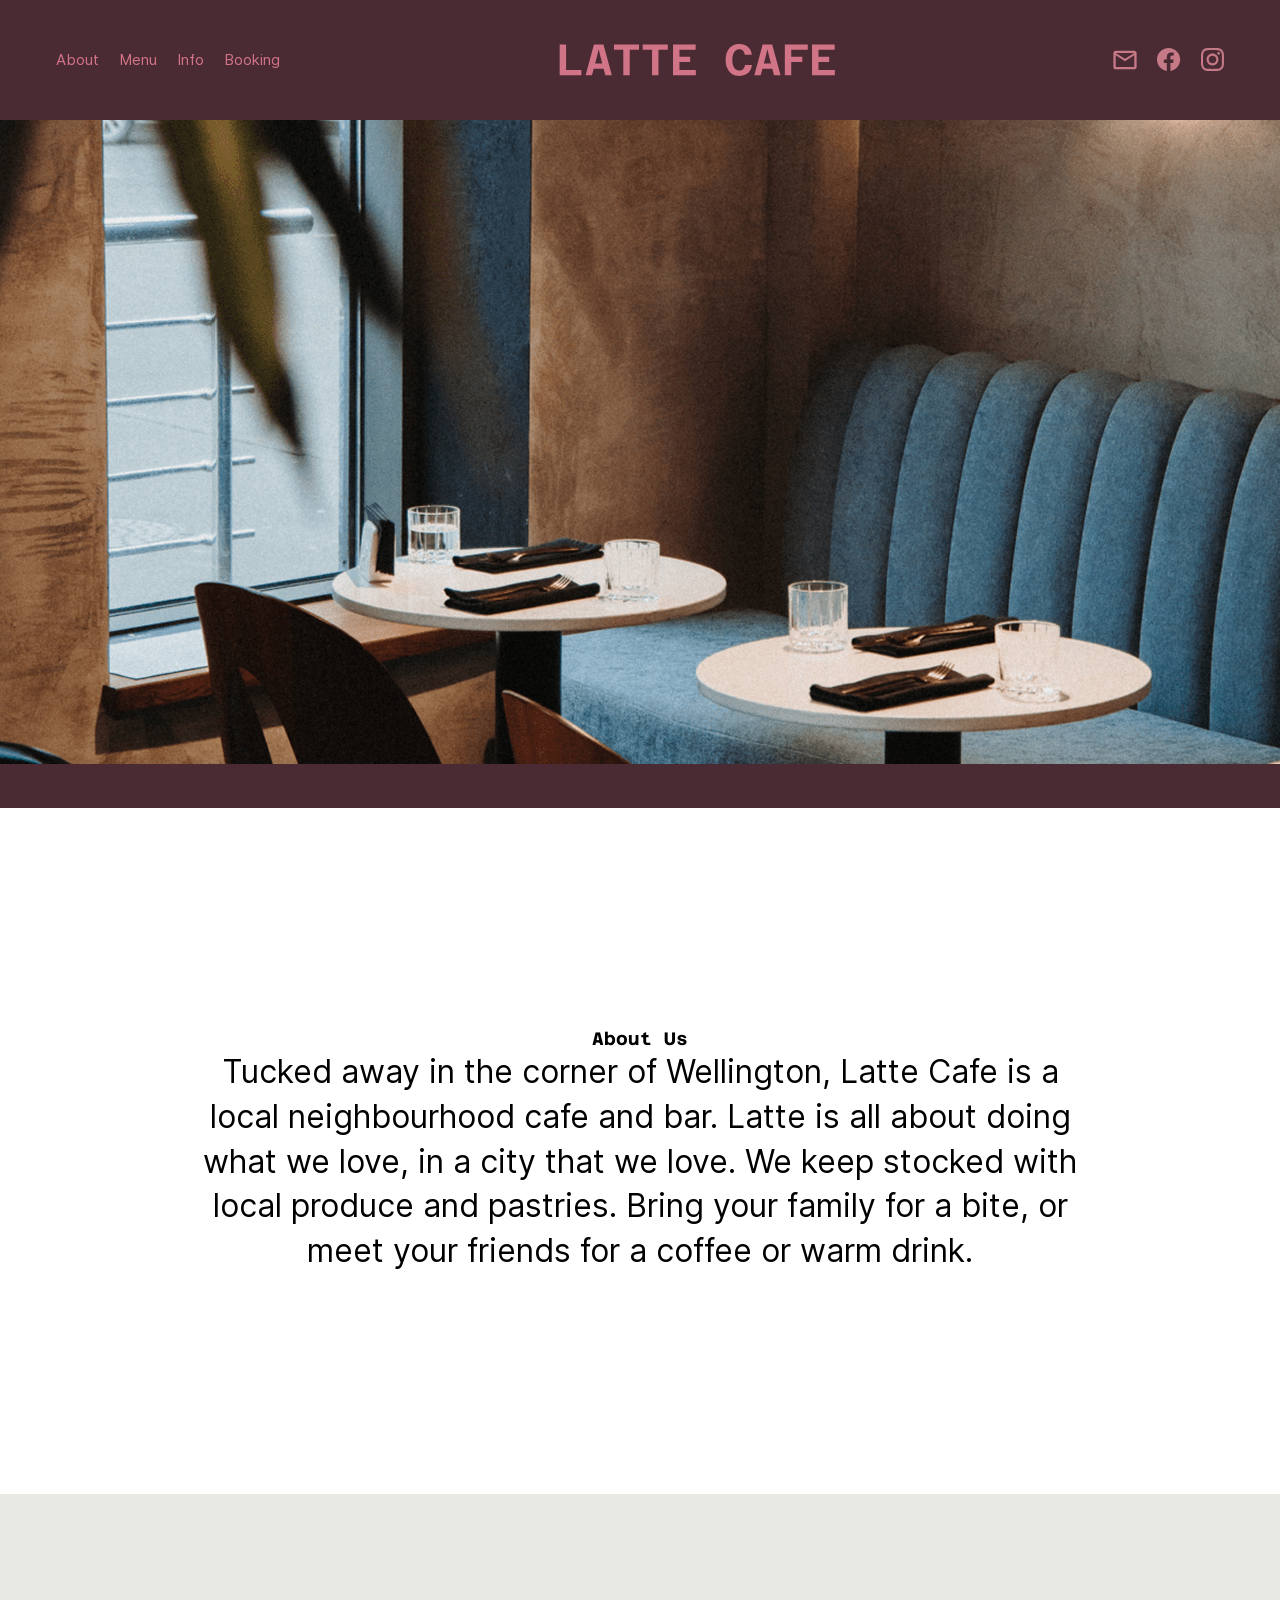
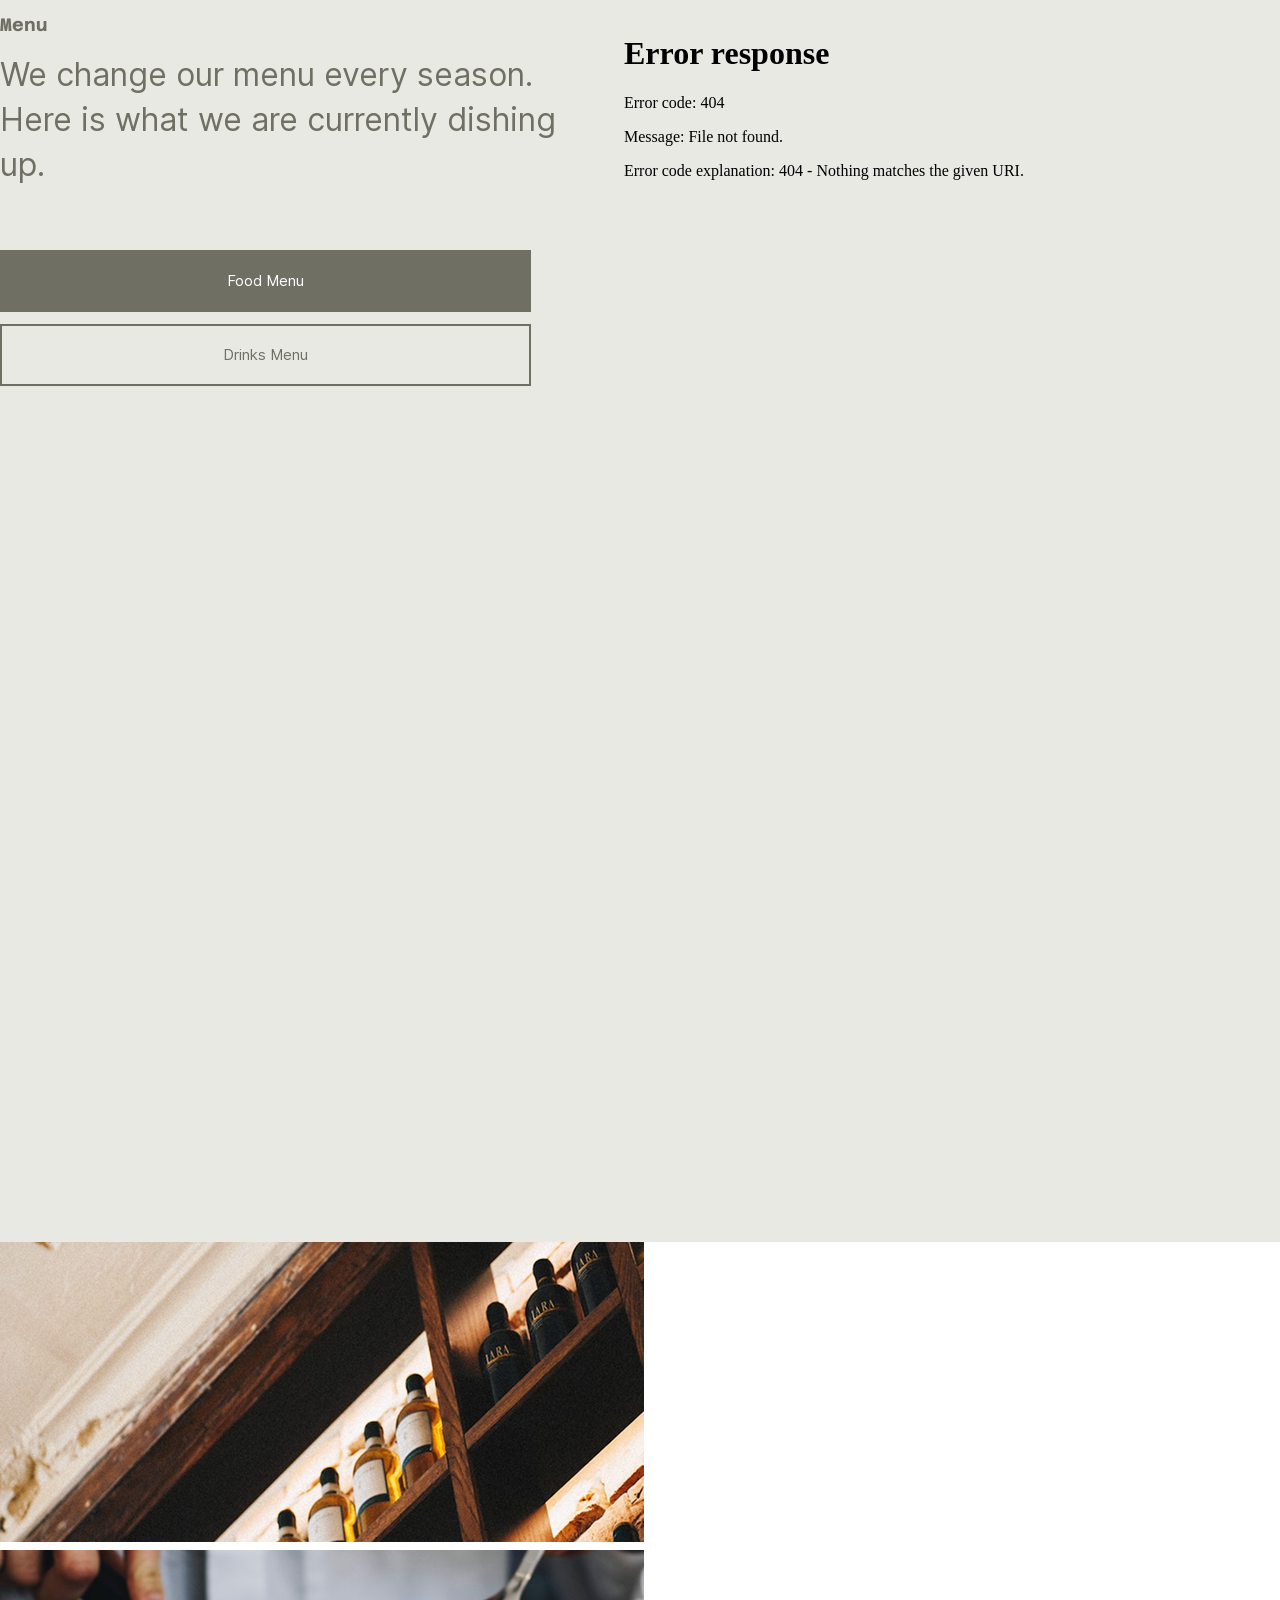
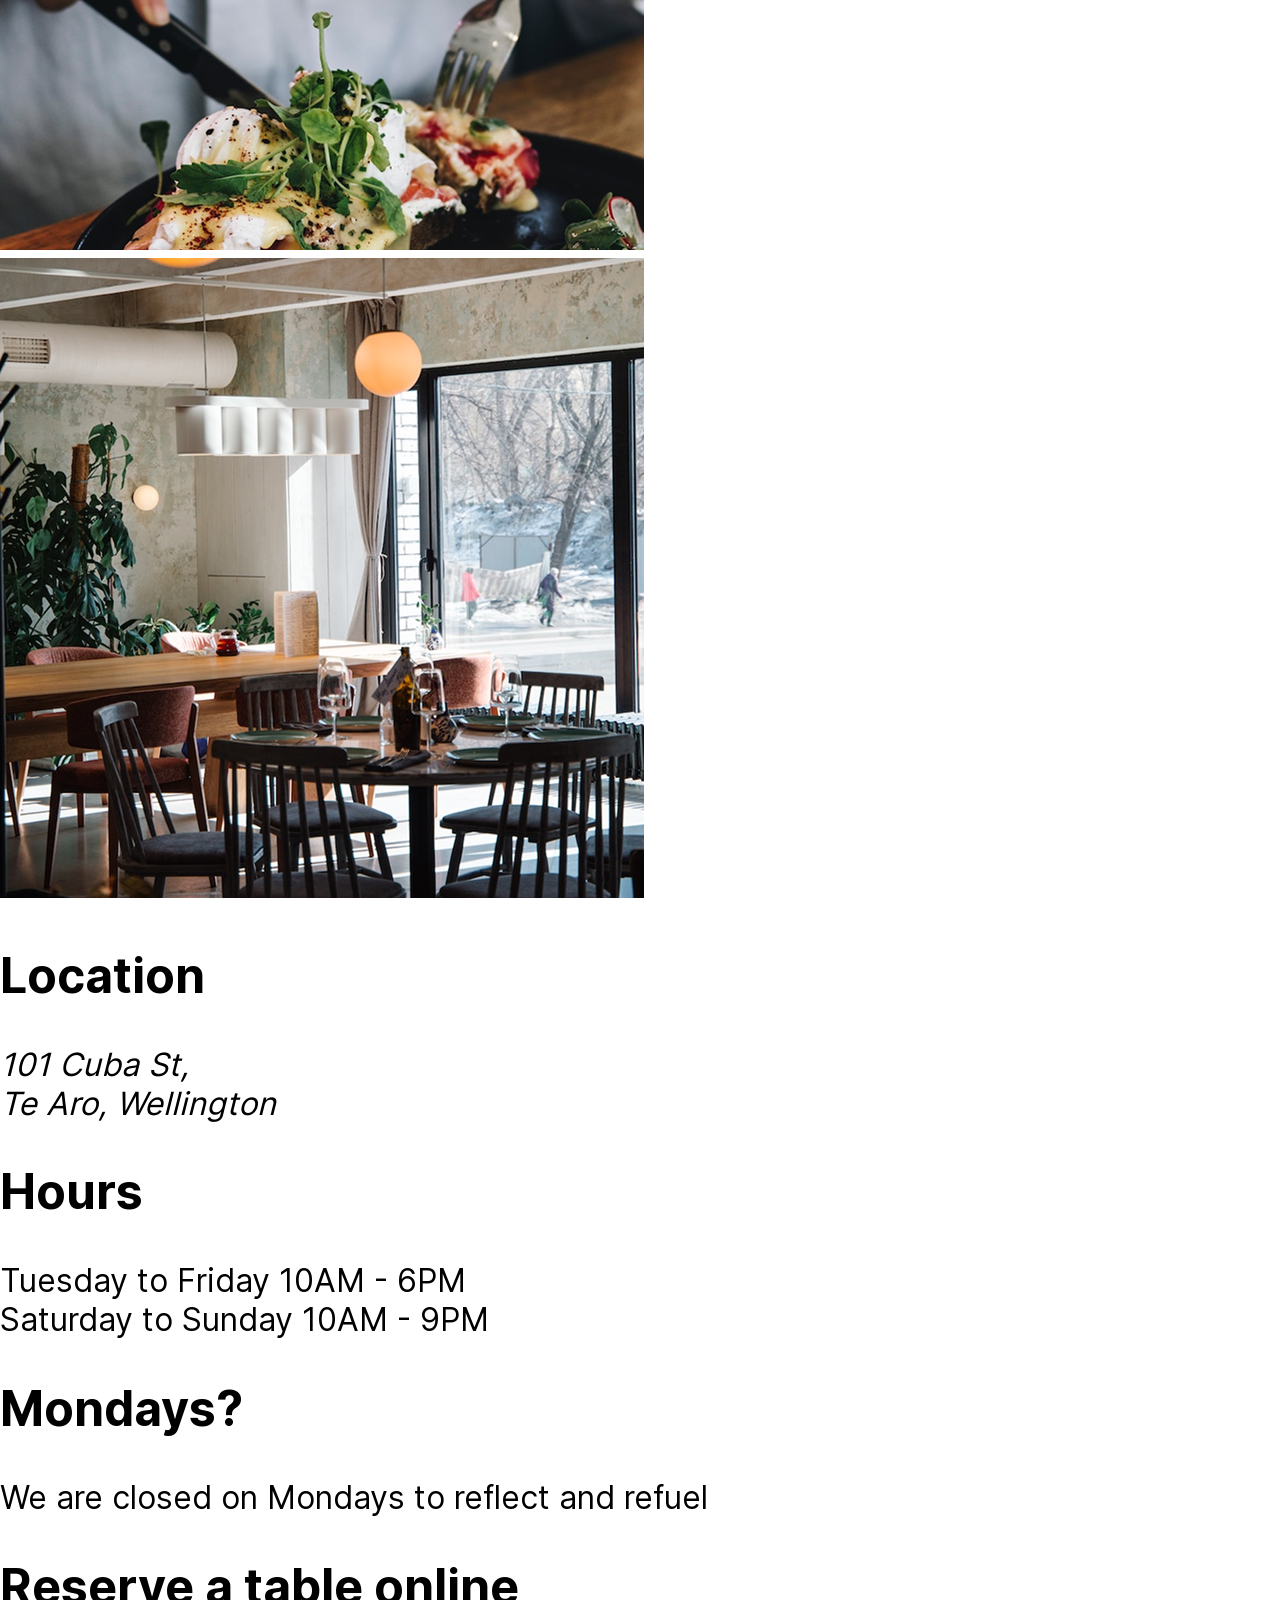
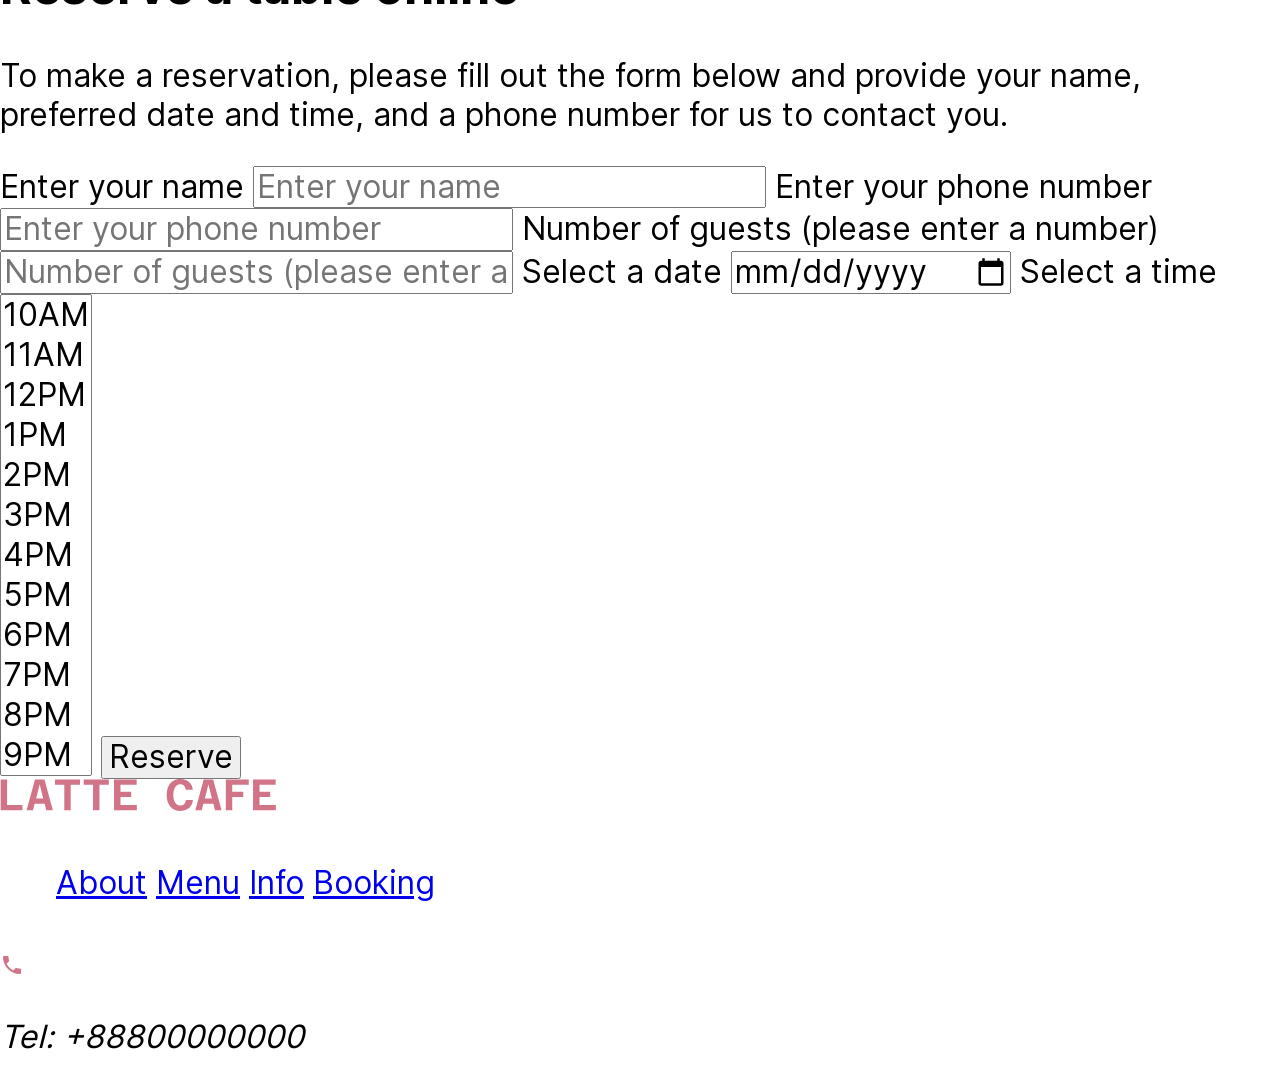
==== index.html @ 3d21a3a2 "Finished food and drinks pages and applied styles. Added pages as iframe" ====
<!DOCTYPE html>
<html lang="en">
<head>
    <meta charset="UTF-8">
    <meta name="viewport" content="width=device-width, initial-scale=1.0">
    <title>Latte Cafe</title>
    <link href="/style.css" rel="stylesheet">
</head>
<body>
    <div class="wrapper">
        <header class="header">
            <div class="navbar">
                <nav class="nav">
                    <ul class="nav__list">
                        <li class="nav__item">
                            <a class="nav__link" href="#">About</a>
                        </li>
                        <li class="nav__item">
                            <a class="nav__link" href="#">Menu</a>
                        </li>
                        <li class="nav__item">
                            <a class="nav__link" href="#">Info</a>
                        </li>
                        <li class="nav__item">
                            <a class="nav__link" href="#">Booking</a>
                        </li>
                    </ul>  
                </nav>
                <div class="header__logo">
                    <svg class="logo__svg" width="276" height="32" viewBox="0 0 276 32">
                        <use href="/assets/icons/sprite.svg#logo"></use>
                    </svg>
                </div>
                <div class="social-links">
                    <ul class="social-links__list">
                        <li class="social-links__item">
                            <a class="social-links__link" href="#">
                                <svg class="social-links__svg" width="24" height="24" viewBox="0 0 24 24">
                                    <use href="/assets/icons/sprite.svg#email"></use>
                                </svg>
                            </a>
                        </li>
                        <li class="social-links__item">
                            <a class="social-links__link" href="#">
                                <svg class="social-links__svg" width="24" height="24" viewBox="0 0 24 24">
                                    <use href="/assets/icons/sprite.svg#facebook"></use>
                                </svg>
                            </a>
                        </li>
                        <li class="social-links__item">
                            <a class="social-links__link" href="#">
                                <svg class="social-links__svg" width="23" height="23" viewBox="0 0 23 23">
                                    <use href="/assets/icons/sprite.svg#instagram"></use>
                                </svg>
                            </a>
                        </li>
                    </ul>
                </div>
            </div>
            <div class="header__img">
                <img src="/assets/img/interior.png" alt="Interior of our cafe &quot;Latte Cafe&quot;">
            </div>
        </header>

        <main>
            <section class="about-us">
                <div class="about-us__wrapper">
                    <h2 class="about-us__title">About Us</h2>
                    <p class="about-us__desc">Tucked away in the corner of Wellington, Latte Cafe is a local neighbourhood cafe and bar. Latte is all about doing what we love, in a city that we love. We keep stocked with local produce and pastries. Bring your family for a bite, or meet your friends for a coffee or warm drink.</p>
                </div>
            </section>

            <section class="menu">
                <div class="menu__wrapper">
                    <div class="menu__control">
                        <h2 class="menu__title">Menu</h2>
                        <p class="menu__desc">We change our menu every season. Here is what we are currently dishing up.</p>
                        <button class="menu__btn menu__btn_active">Food Menu</button>
                        <button class="menu__btn">Drinks Menu</button>
                    </div>
                    <div class="menu__frame">
                        <iframe id="actual-menu"
                                title="Current food menu at Latte Cafe"
                                width="664px"
                                height="1100px"
                                frameborder="none"
                                src="/food-menu.html">
                        </iframe>
                    </div>
                </div>  
            </section>    
                    
            <div class="gallery">
                <div class="gallery__col">
                    <img src="/assets/img/wine_bottles.png" alt="The photo shows a collection of wine bottles served in a cafe">
                    <img src="/assets/img/dish.png" alt="The photo shows the most popular dish of the cafe &quot;Pepe alla Chitarra&quot;">
                </div>
                <div class="gallery__col">
                    <img src="/assets/img/cafe_interior.png" alt="Photo of the interior of the cafe &quot;Latte Cafe&quot;">
                </div>
            </div>

            <section class="info">
                <div class="info__item">
                    <h2 class="info__title">Location</h2>
                    <address class="info__desc">
                        <p>101 Cuba St,<br/>Te Aro, Wellington</p> 
                    </address>
                </div>
                <div class="info__item">
                    <h2 class="info__title">Hours</h2>
                    <p class="info__desc">
                        Tuesday to Friday 10AM - 6PM
                        <br/>
                        Saturday to Sunday 10AM - 9PM
                    </p><!--Добавить атрибут datetime и микроданные во всю разметку-->  
                </div>
                <div class="info__item">
                    <h2 class="info__title">Mondays?</h2>
                    <p class="info__desc">We are closed on Mondays to reflect and refuel</p>
                </div>
            </section>

            <form class="booking" action="#" method="post">
                <h2 class="booking__title">Reserve a table online</h2>
                <p class="booking__desc">To make a reservation, please fill out the form below and provide your name, 
                    preferred date and time, and a phone number for us to contact you.</p>
                <label class="form__label" 
                        for="name">Enter your name</label>
                <input class="form__input" 
                        type="text" 
                        name="name" 
                        id="name" 
                        placeholder="Enter your name" 
                        required />
                <label class="form__label" 
                        for="tel">Enter your phone number</label>
                <input class="form__input" 
                        type="tel" 
                        name="tel" 
                        id="tel" 
                        placeholder="Enter your phone number" 
                        required />
                <label class="form__label" 
                        for="guest">Number of guests (please enter a number)</label>
                <input class="form__input" 
                        type="text"
                        name="guest"
                        id="guest" 
                        placeholder="Number of guests (please enter a number)" 
                        required />
                <label class="form__label" 
                        for="date">Select a date</label>
                <input class="form__input" 
                        type="date" 
                        name="date" 
                        id="date"  
                        required />
                <label class="form__label" 
                        for="time">Select a time</label>
                <select class="form__input" 
                        name="time" 
                        id="time"
                        size="12"  
                        required> <!--Может дропдаун?-->
                    <option value="10AM">10AM</option>
                    <option value="11AM">11AM</option>
                    <option value="12PM">12PM</option>
                    <option value="1PM">1PM</option>
                    <option value="2PM">2PM</option>
                    <option value="3PM">3PM</option>
                    <option value="4PM">4PM</option>
                    <option value="5PM">5PM</option>
                    <option value="6PM">6PM</option>
                    <option value="7PM">7PM</option>
                    <option value="8PM">8PM</option>
                    <option value="9PM">9PM</option>
                </select>
                <button class="booking__btn">Reserve</button>
            </form>
        </main>
        
        <footer class="footer">
            <div class="footer__row">
                <svg class="logo__svg" width="276" height="32" viewBox="0 0 276 32">
                    <use href="/assets/icons/sprite.svg#logo"></use>
                </svg>
            </div>
            <div class="navbar">
                <nav class="nav">
                    <a class="nav__item" href="#">About</a>
                    <a class="nav__item" href="#">Menu</a>
                    <a class="nav__item" href="#">Info</a>
                    <a class="nav__item" href="#">Booking</a>
                </nav>
            </div>
            <div class="phone-us">
                <div class="phone-us__icon">
                    <svg class="phone-us__svg" width="24" height="24" viewBox="0 0 24 24">
                        <use href="/assets/icons/sprite.svg#phone"></use>
                    </svg>
                </div>
                <address>
                    <p class="phone-us__content">Tel: +88800000000</p> 
                </address>
            </div>
        </footer>
    </div>  
</body>
</html>
---- style.css ----
@import url("/normalize.css");

@font-face {
    font-family: "Azeret Mono";
    src: url("/assets/fonts/fonts-mix/AzeretMono-Bold.woff2") format("woff2"),
        url("/assets/fonts/fonts-mix/AzeretMono-Bold.woff") format("woff");
    font-weight: bold;
    font-style: normal;
    font-display: swap;
}

@font-face {
    font-family: "Azeret Mono";
    src: url("/assets/fonts/fonts-mix/AzeretMono-Regular.woff2") format("woff2"),
        url("/assets/fonts/fonts-mix/AzeretMono-Regular.woff") format("woff");
    font-weight: normal;
    font-style: normal;
    font-display: swap;
}

@font-face {
    font-family: "Inter";
    src: url("/assets/fonts/fonts-mix/Inter-Bold.woff2") format("woff2"),
        url("/assets/fonts/fonts-mix/Inter-Bold.woff") format("woff");
    font-weight: bold;
    font-style: normal;
    font-display: swap;
}

@font-face {
    font-family: "Inter";
    src: url("/assets/fonts/fonts-mix/Inter-Regular.woff2") format("woff2"),
        url("/assets/fonts/fonts-mix/Inter-Regular.woff") format("woff");
    font-weight: normal;
    font-style: normal;
    font-display: swap;
}

@font-face {
    font-family: "Inter";
    src: url("/assets/fonts/fonts-mix/Inter-Thin.woff2") format("woff2"),
        url("/assets/fonts/fonts-mix/Inter-Thin.woff") format("woff");
    font-weight: 100;
    font-style: normal;
    font-display: swap;
}

html {
    font: 32px "Inter", "Helvetica", sans-serif;
}

.wrapper {
    display: flex;
    flex-direction: column;
    max-width: 1440px;
    margin: 0 auto;
}

main {
    min-height: 100dvh;
    flex: 1;
}

/*Header styles start*/

.header {
    background-color: rgb(74 43 51 / 1);
}

.navbar {
    display: flex;
    justify-content: space-between;
    align-items: center;
    margin: 22.5px 20px;
    padding: 21.5px 36px;
}

.nav__list,
.social-links__list {
    display: flex;
    gap: 20px;
    list-style-type: none;
    padding: 0;
    margin: 0;
}

.nav__link,
.social-links__link {
    display: block;
    height: 24px;
    color: rgb(210 116 135 / 1);
    text-decoration: none;
    font-size: 15px;
    line-height: 1.6;
    border-radius: 5px;
    transition: all 0.3s ease-in-out;
}

.nav__link:hover,
.social-links__link:hover,
.nav__link:focus,
.social-links__link:focus {
    outline: 1px solid rgb(210 116 135 / 1);
    outline-offset: 5px;
}

.nav__link:active,
.social-links__link:active {
    font-weight: 700;
    outline: 3px solid rgb(210 116 135 / 1);
    transform: translate(2px, -2px);
}

.header__logo {
    height: 32px;
}

.header__img {
    max-width: 1328px;
    margin: 0 auto;
    margin-bottom: 36px;
}

/*Header styles end*/

.about-us__wrapper {
    max-width: 900px;
    margin: 220px auto;
}

.about-us__wrapper > * {
    text-align: center;
    margin: 0;
}

.about-us__title,
.menu__title {
    font: 18px "Azeret Mono", "Helvetica", sans-serif;
    font-weight: bold;
    line-height: 22px;
}

.about-us__desc {
    max-width: 900px;
    line-height: 44.8px;
}

.menu {
    display: flex;
    background-color: rgb(233 233 227 / 1);
}

.menu__wrapper {
    display: flex;
    max-width: 1328px;
    margin: 120px auto;
}

.menu__wrapper > * {
    flex: 1 1 664px;
}

.menu__control > * {
    color: rgb(111 111 100 / 1);
    margin: 0;
}

.menu__desc {
    width: 558px;
    line-height: 44.8px;
    margin-top: 17px;
    margin-bottom: 63px;
}

.menu__btn {
    width: 531px;
    background-color: rgb(233 233 227 / 1);
    border: 2px solid rgb(111 111 100 / 1);
    font-size: 15px;
    line-height: 24px;
    margin-bottom: 12px;
    padding: 17px 219px;
}

.menu__btn_active {
    background-color: rgb(111 111 100 / 1);
    color: rgb(255 255 255 / 1);

}

/*Food and drinks menu styles start*/

.menu__content {
    display: flex;
    flex-direction: column;
    background-color: rgb(255 255 255 / 1);;
}

.menu__content > * {
    margin: 50px auto 0;
}

.menu__section {
    text-align: center;
}

.menu__topic {
    font: 22px "Azeret Mono", "Helvetica", sans-serif;
    margin: 0;
}

.menu__list {
    display: flex;
    flex-direction: column;
    gap: 18px;
    list-style-type: none;
    padding: 0;
    margin: 0;
    margin-top: 28px;
}

.menu__item > * {
    font-size: 16px;
    line-height: 22px;
    margin: 0;
    padding: 0;
}

.item__title {
    font-weight: bold;
}

.item__price {
    font-style: italic;
}
    
/*Food and drinks menu styles end*/
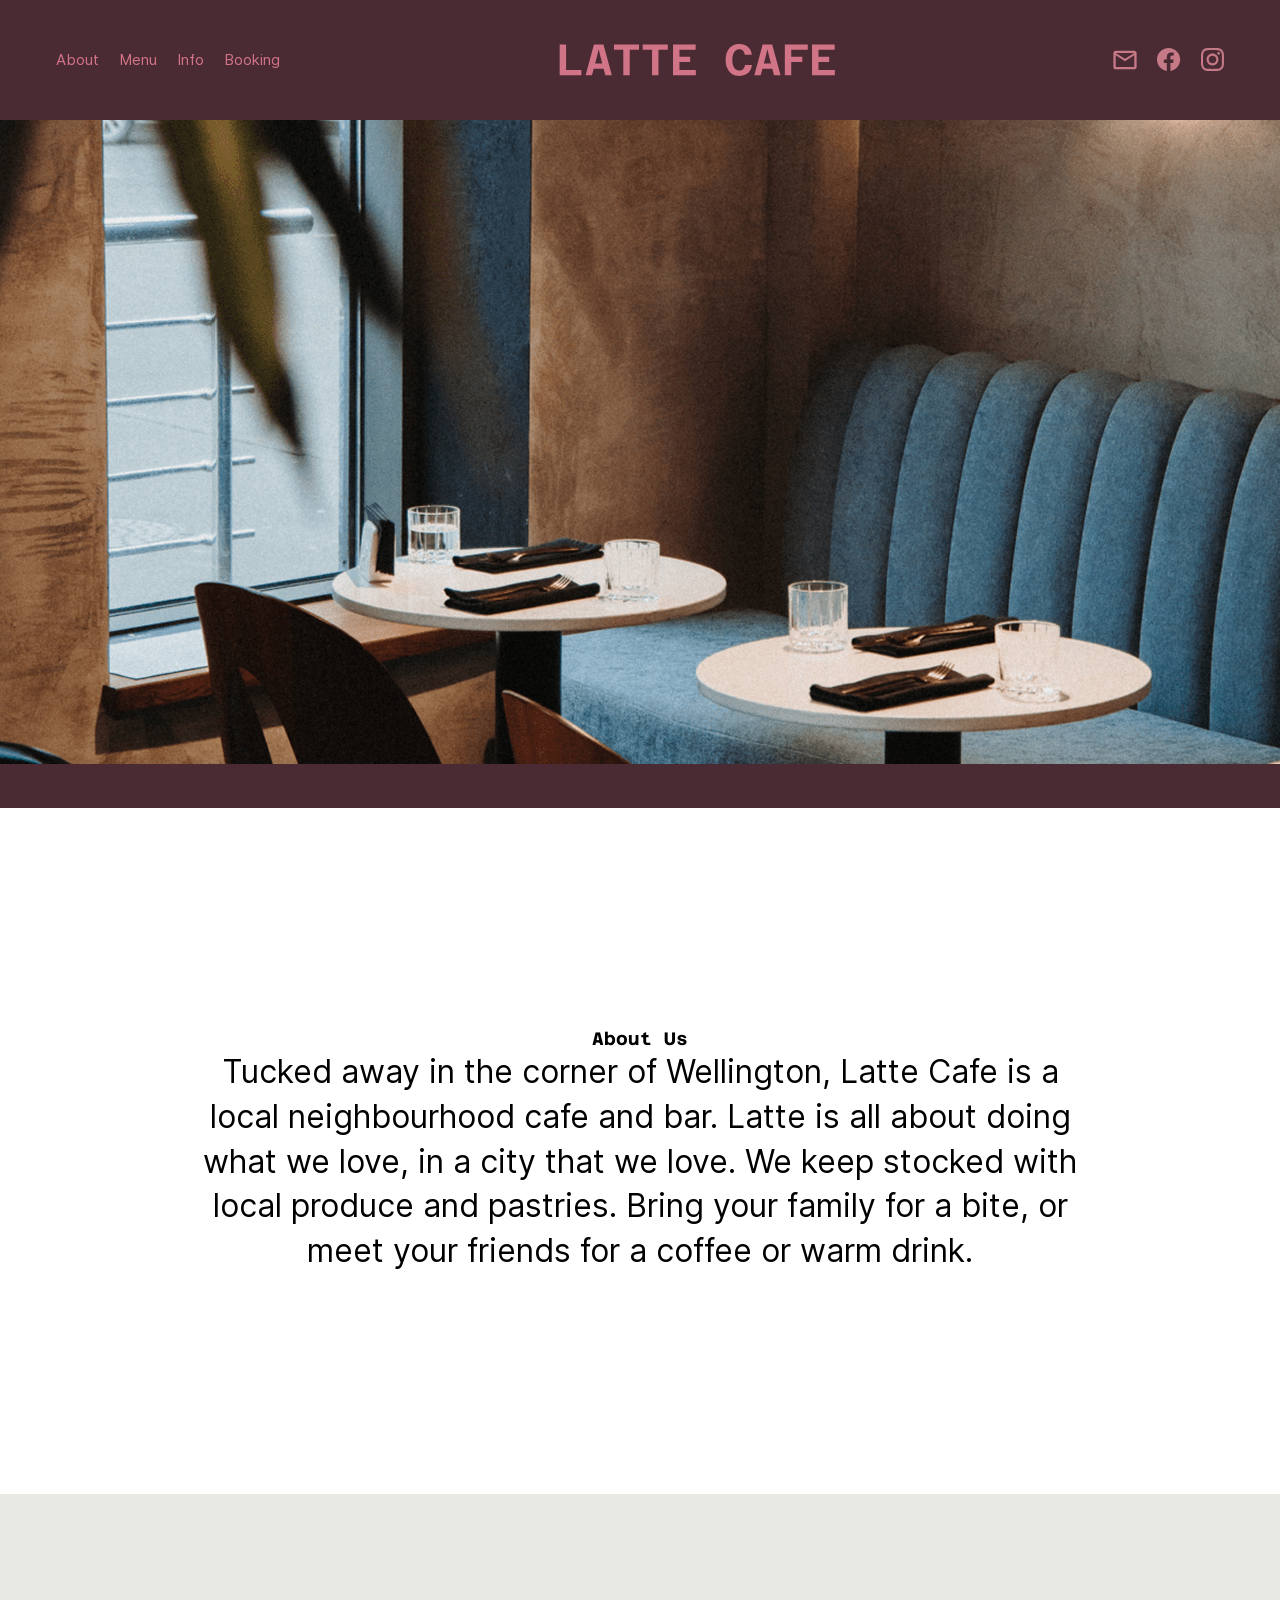
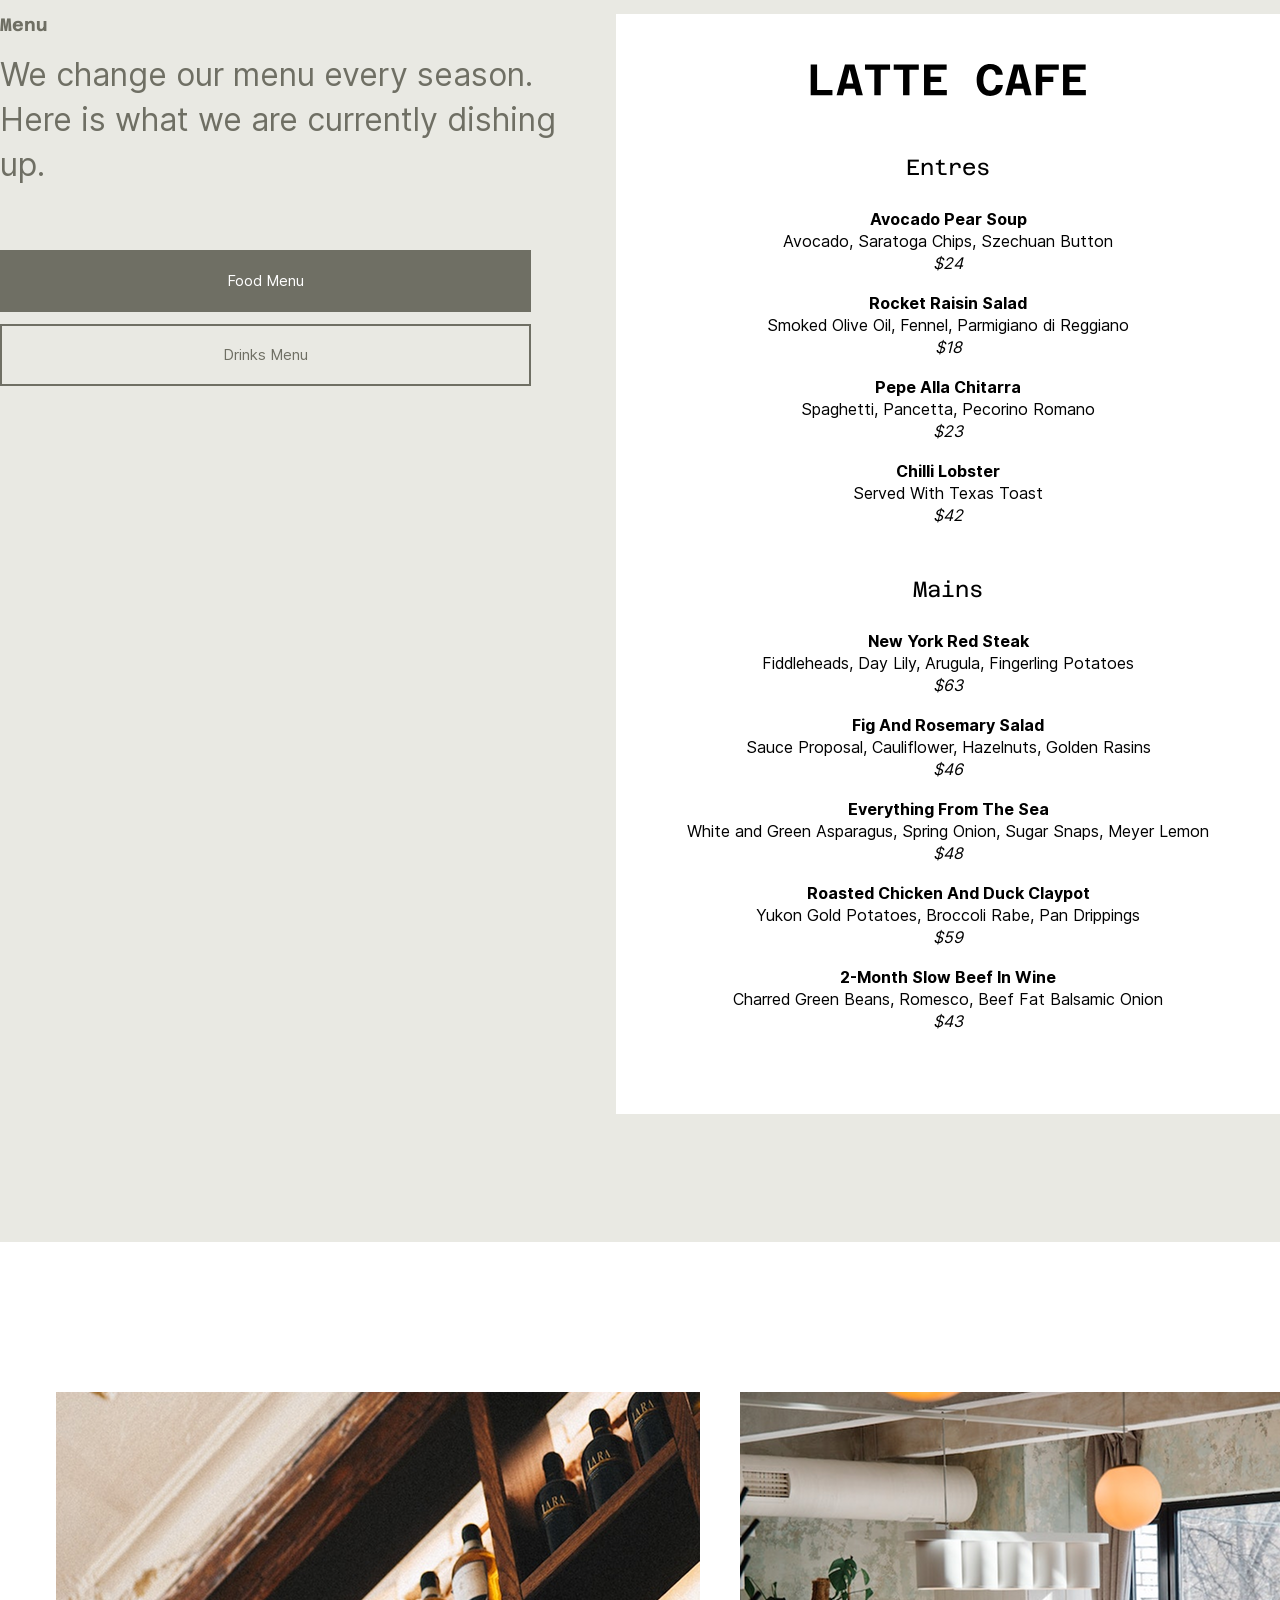
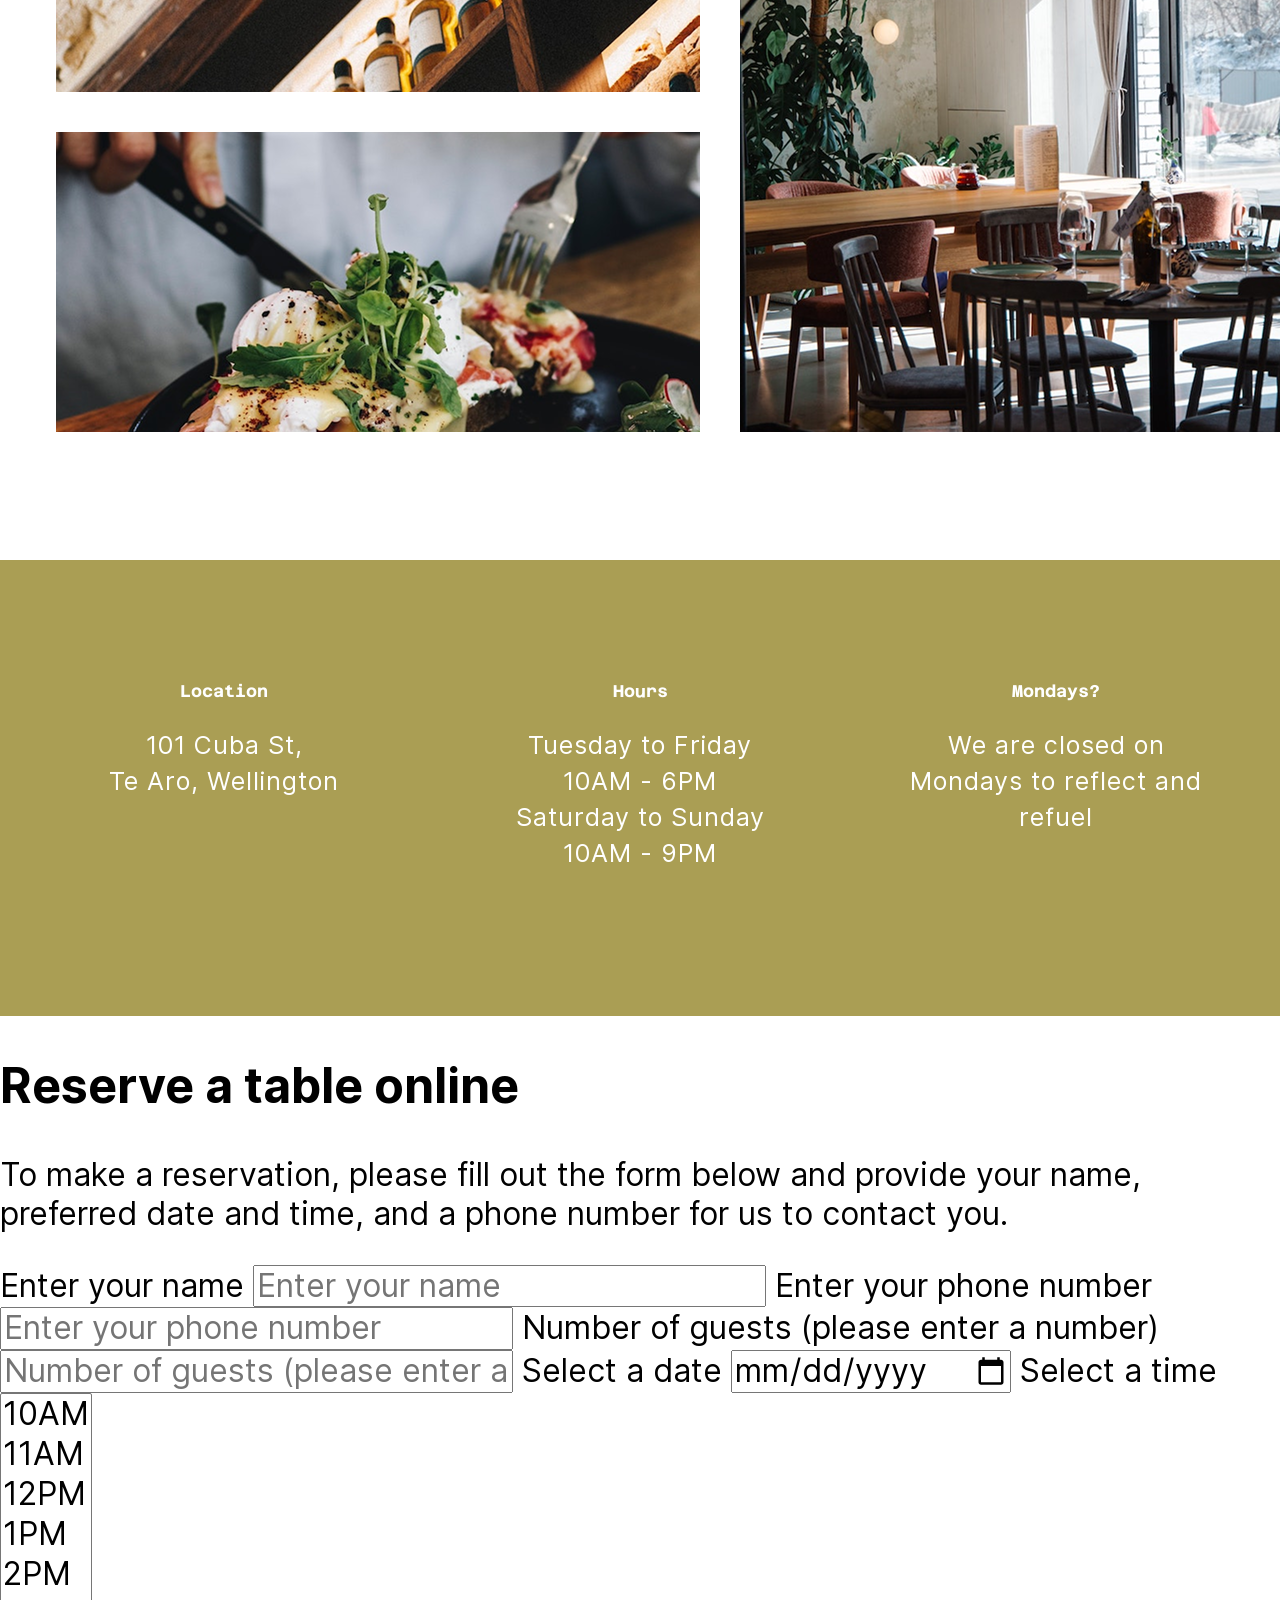
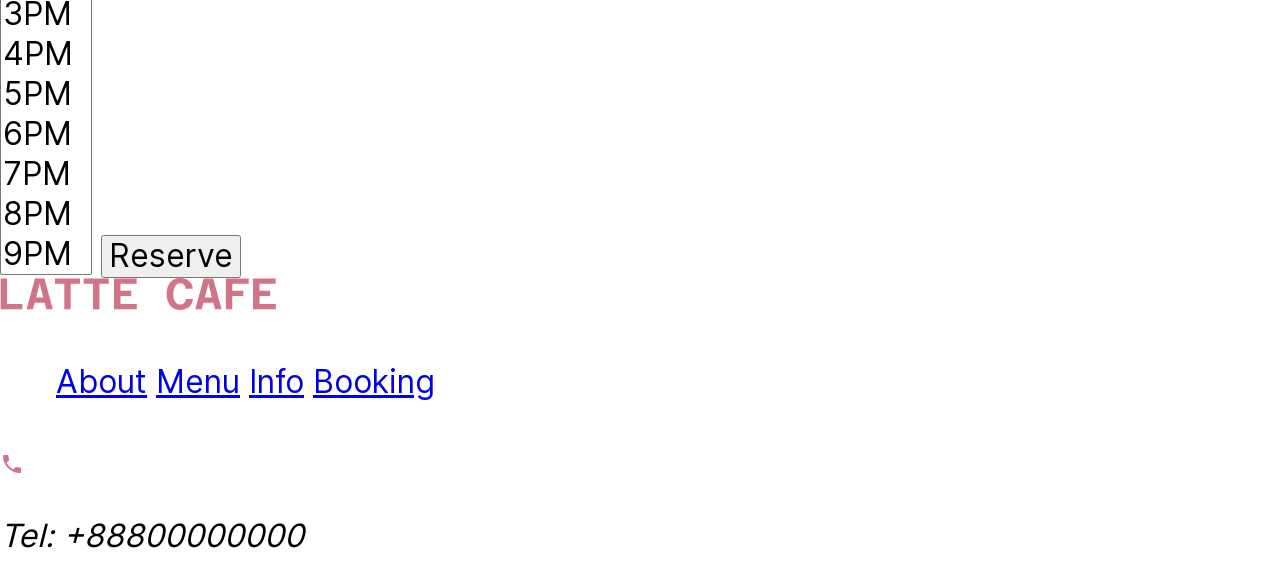
==== commit c2772f88: "Add styles for info section" ====
--- a/index.html
+++ b/index.html
@@ -75,8 +75,8 @@
                     <div class="menu__control">
                         <h2 class="menu__title">Menu</h2>
                         <p class="menu__desc">We change our menu every season. Here is what we are currently dishing up.</p>
-                        <button class="menu__btn menu__btn_active">Food Menu</button>
-                        <button class="menu__btn">Drinks Menu</button>
+                        <button class="menu__btn menu__btn_active" id="food-btn">Food Menu</button>
+                        <button class="menu__btn" id="drinks-btn">Drinks Menu</button>
                     </div>
                     <div class="menu__frame">
                         <iframe id="actual-menu"
@@ -110,15 +110,15 @@
                 <div class="info__item">
                     <h2 class="info__title">Hours</h2>
                     <p class="info__desc">
-                        Tuesday to Friday 10AM - 6PM
+                        Tuesday to Friday<br/>10AM - 6PM
                         <br/>
-                        Saturday to Sunday 10AM - 9PM
+                        Saturday to Sunday<br/>10AM - 9PM
                     </p><!--Добавить атрибут datetime и микроданные во всю разметку-->  
                 </div>
                 <div class="info__item">
                     <h2 class="info__title">Mondays?</h2>
                     <p class="info__desc">We are closed on Mondays to reflect and refuel</p>
-                </div>
+                </div> 
             </section>
 
             <form class="booking" action="#" method="post">
@@ -205,6 +205,7 @@
                 </address>
             </div>
         </footer>
-    </div>  
+    </div>
+    <script src="/script.js"></script> 
 </body>
 </html>
--- a/style.css
+++ b/style.css
@@ -236,4 +236,42 @@
     
 /*Food and drinks menu styles end*/
     
-
+.gallery {
+    display: flex;
+    margin: 150px 56px 120px;
+}
+
+.gallery__col:first-child {
+    display: flex;
+    flex-direction: column;
+    gap: 40px;
+    margin-right: 40px;
+}
+
+.info {
+    background-color: rgb(170 158 84 / 1);
+    display: flex;
+    gap: 80px;
+    padding: 120px 56px;
+}
+
+.info__item {
+    flex: 1;
+}
+
+.info__title {
+    font: 17px/22px "Azeret Mono", "Helvetica", sans-serif;
+    font-weight: bold;
+    color: rgb(255 255 255 / 1);
+    text-align: center;
+    margin: 0 0 15px;
+}
+
+.info__desc {
+    font-size: 25px;
+    font-style: normal;
+    color: rgb(255 255 255 / 1);
+    text-align: center;
+    line-height: 36px;
+    letter-spacing: 1px;
+}
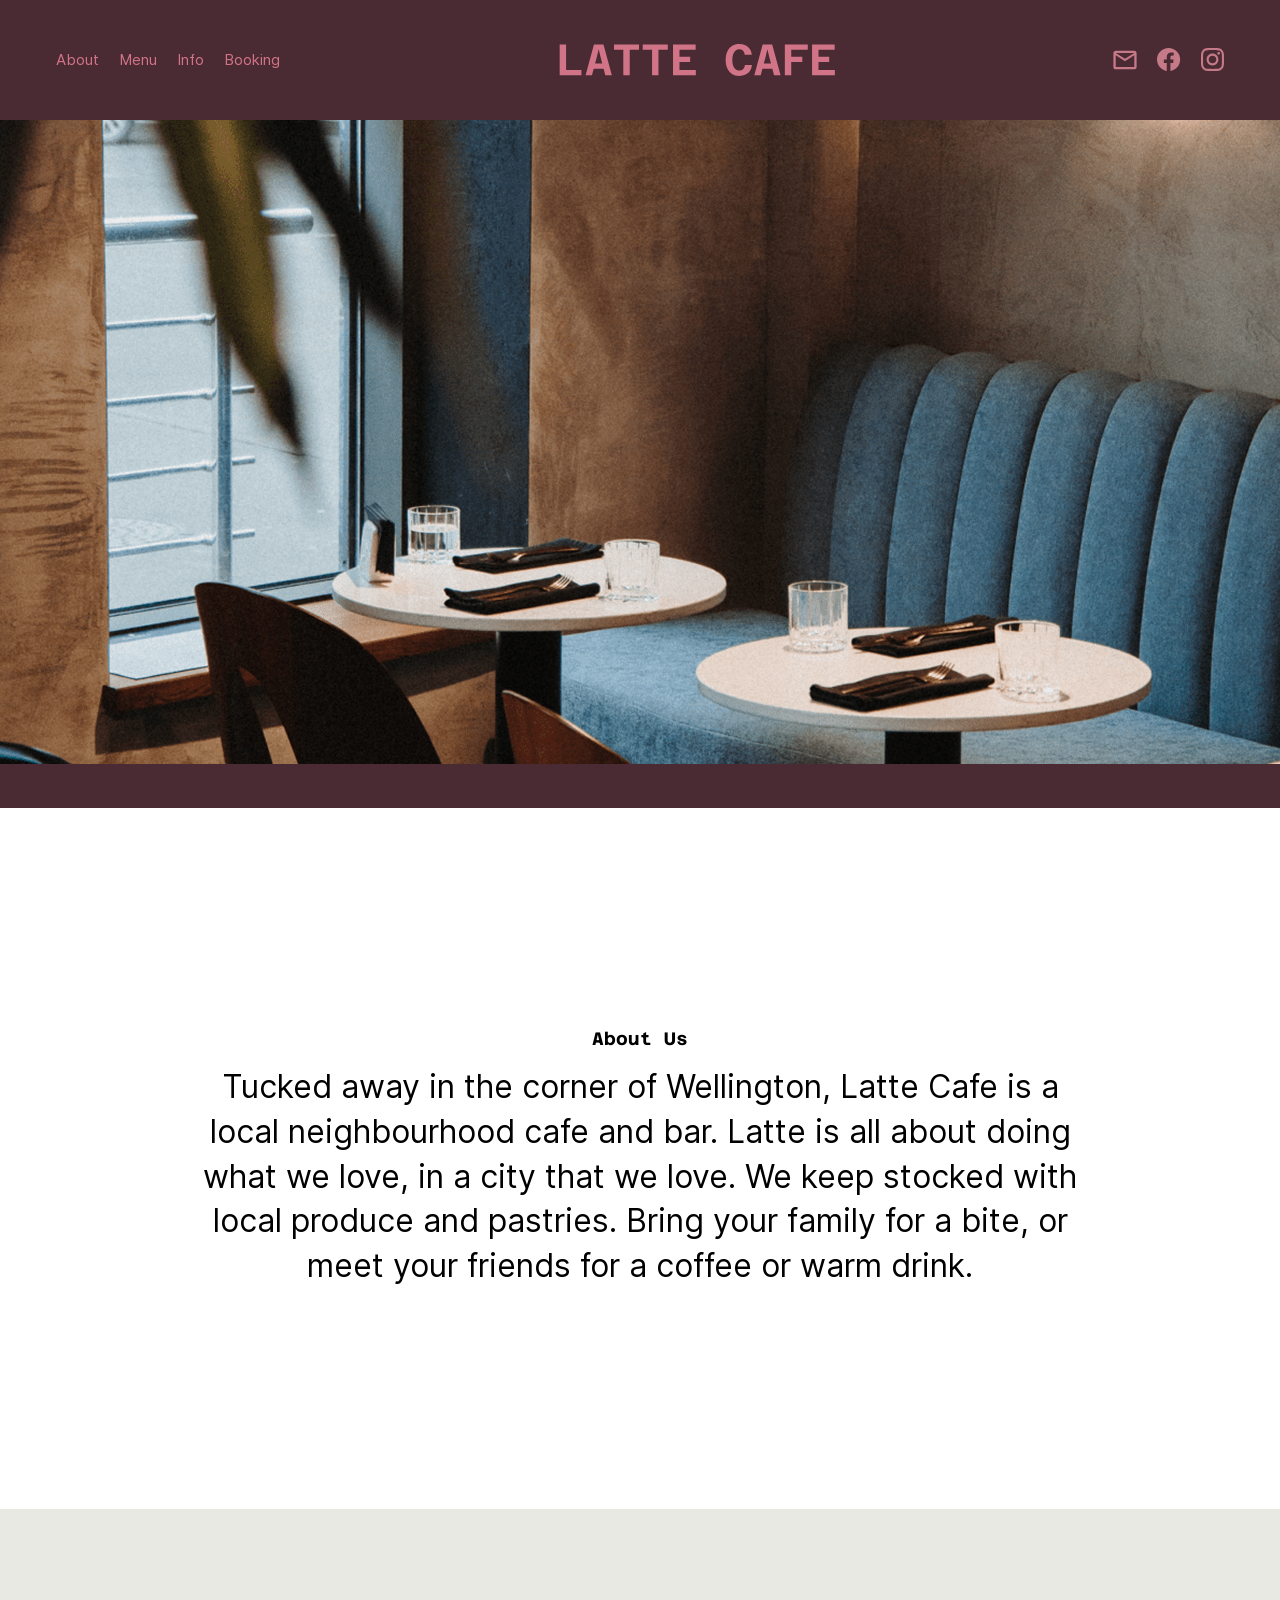
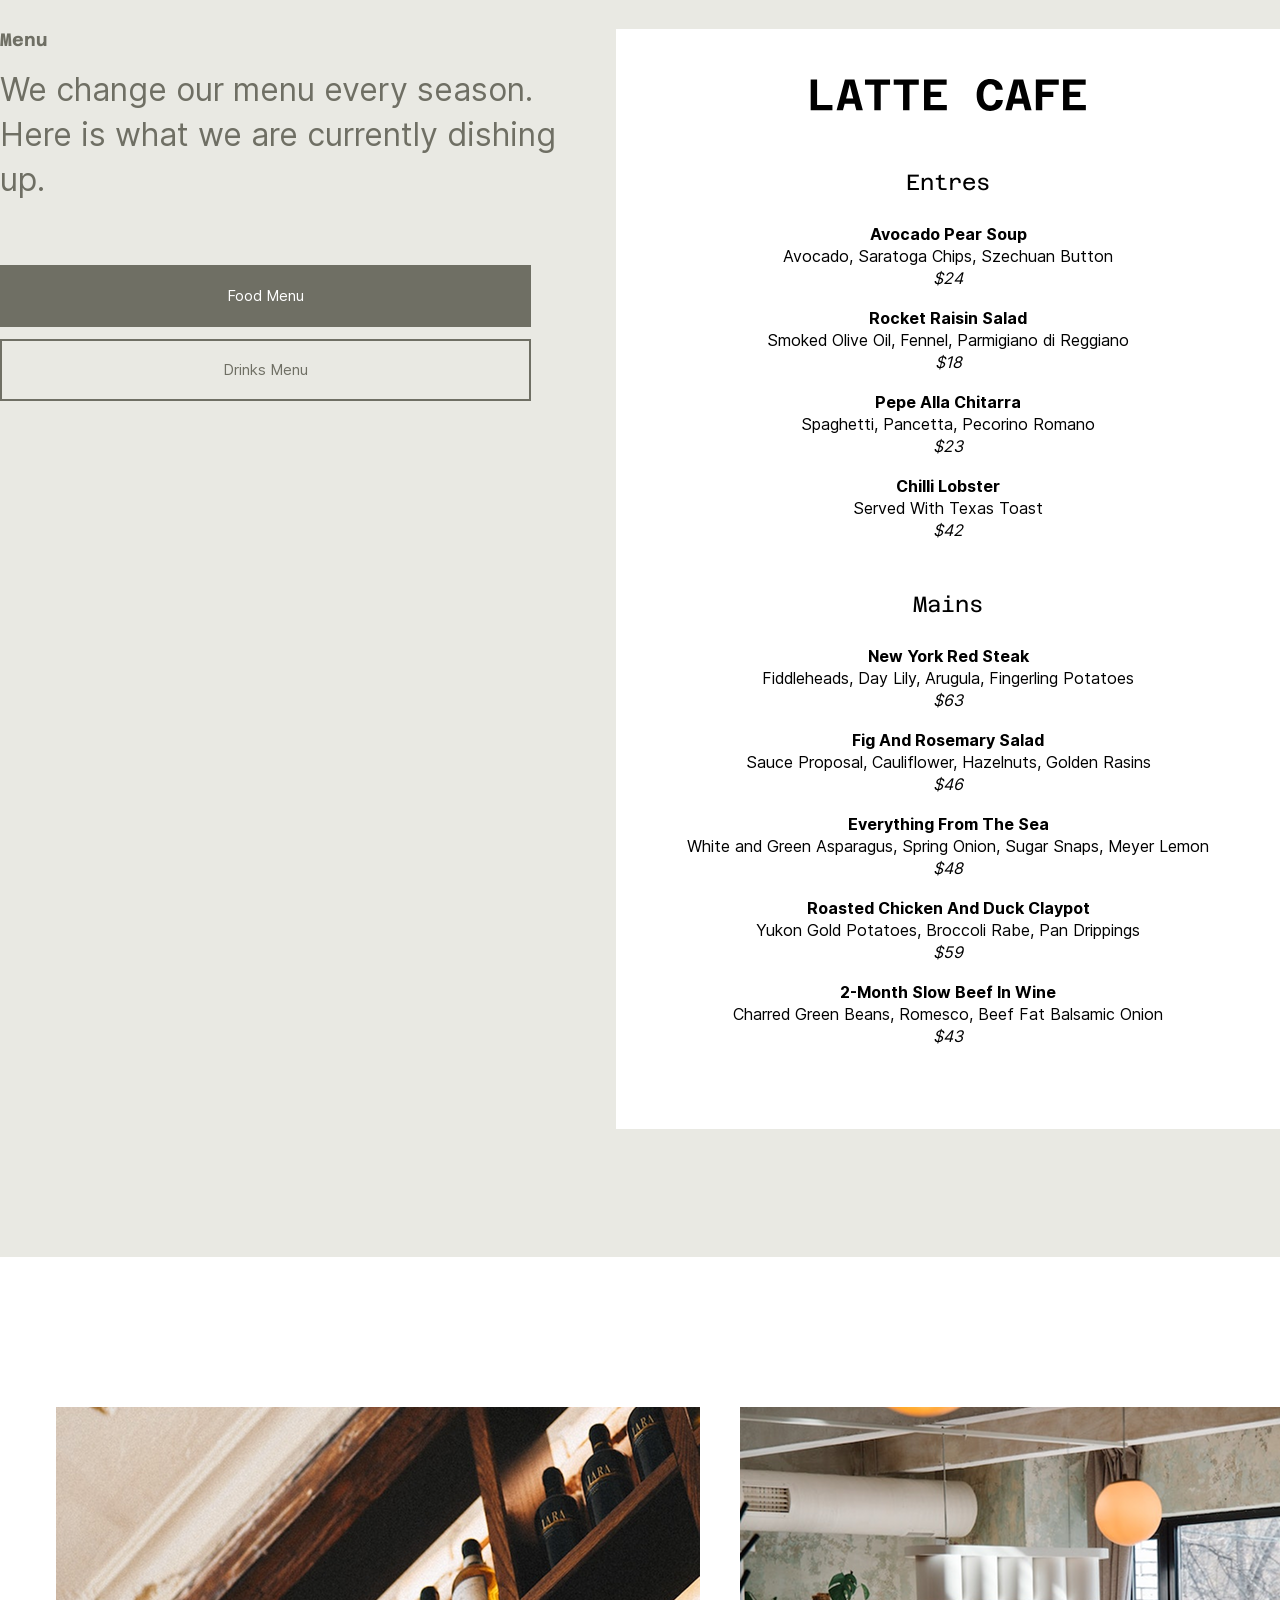
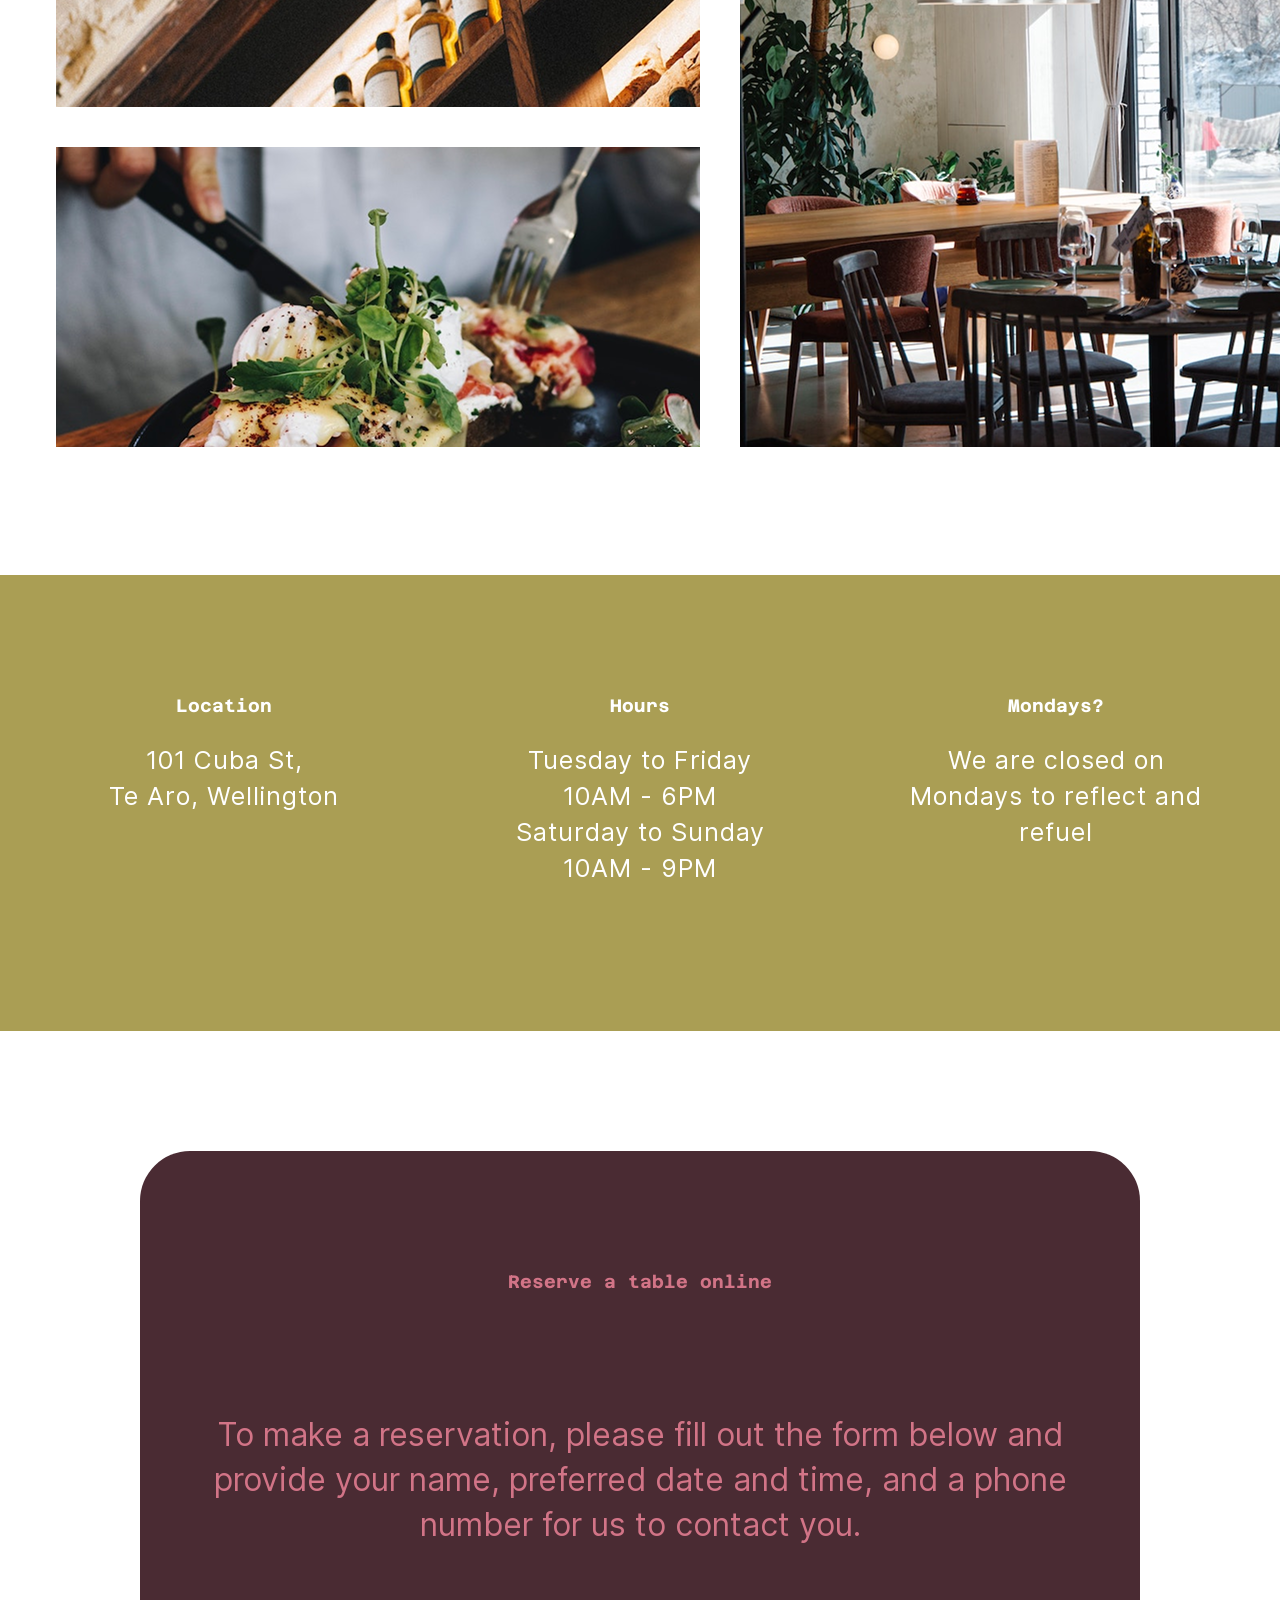
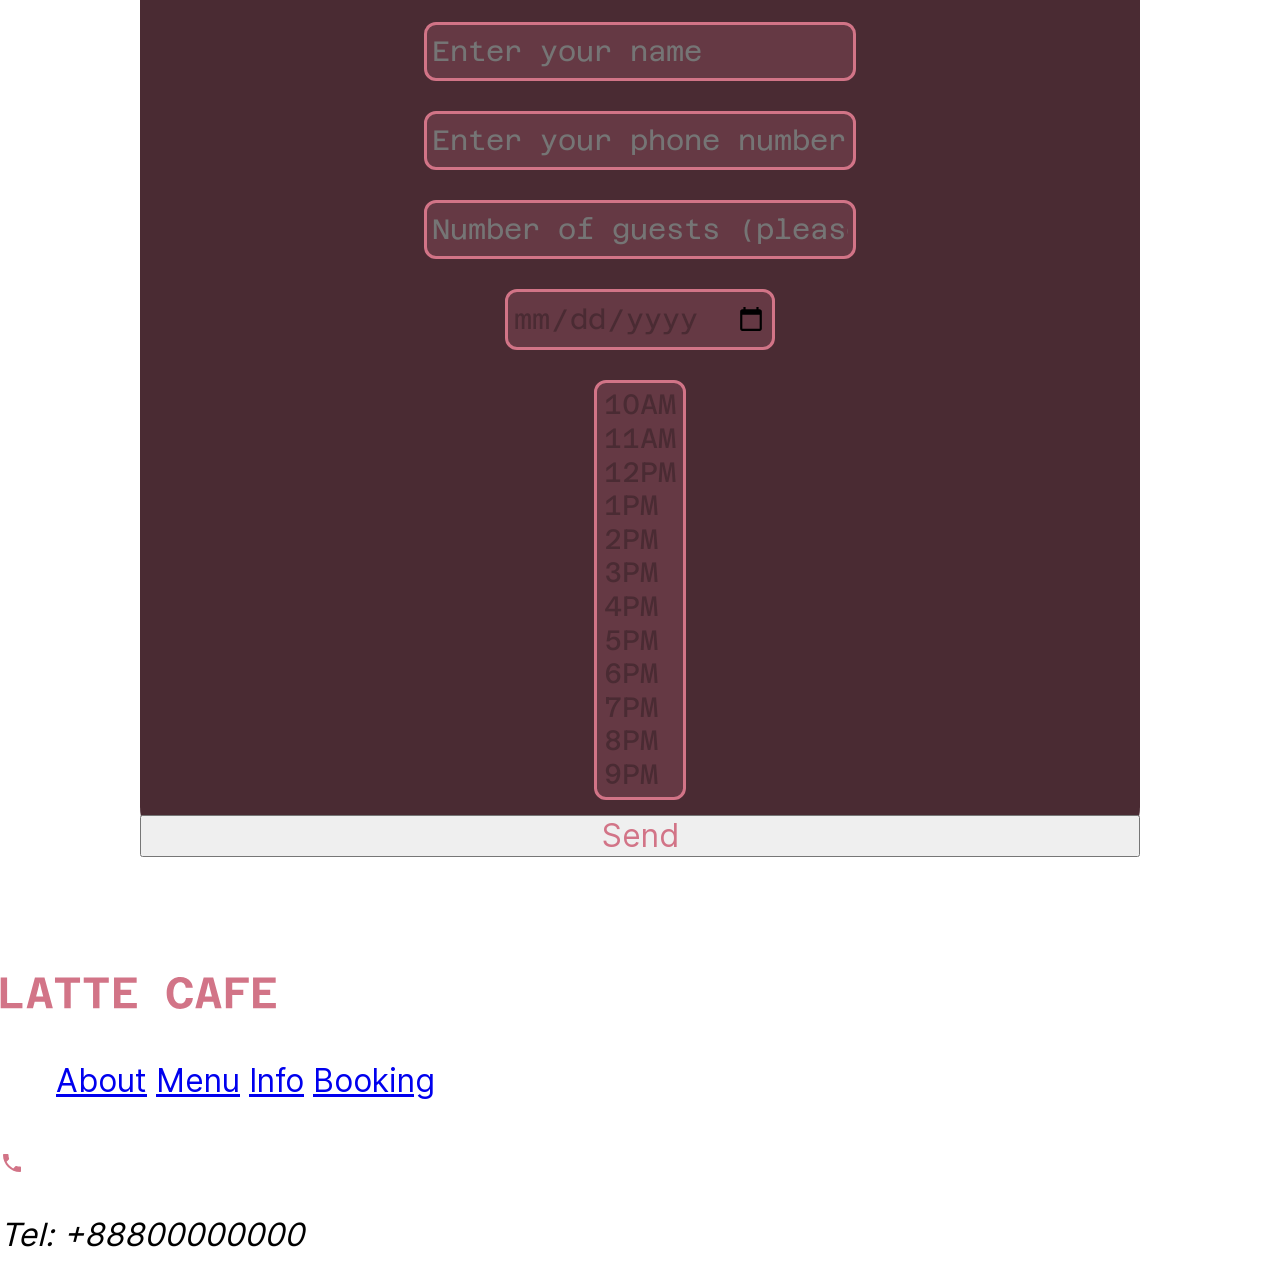
==== commit 41062892: "Start styles for form" ====
--- a/index.html
+++ b/index.html
@@ -121,63 +121,66 @@
                 </div> 
             </section>
 
-            <form class="booking" action="#" method="post">
-                <h2 class="booking__title">Reserve a table online</h2>
-                <p class="booking__desc">To make a reservation, please fill out the form below and provide your name, 
-                    preferred date and time, and a phone number for us to contact you.</p>
-                <label class="form__label" 
-                        for="name">Enter your name</label>
-                <input class="form__input" 
-                        type="text" 
-                        name="name" 
-                        id="name" 
-                        placeholder="Enter your name" 
-                        required />
-                <label class="form__label" 
-                        for="tel">Enter your phone number</label>
-                <input class="form__input" 
-                        type="tel" 
-                        name="tel" 
-                        id="tel" 
-                        placeholder="Enter your phone number" 
-                        required />
-                <label class="form__label" 
-                        for="guest">Number of guests (please enter a number)</label>
-                <input class="form__input" 
-                        type="text"
-                        name="guest"
-                        id="guest" 
-                        placeholder="Number of guests (please enter a number)" 
-                        required />
-                <label class="form__label" 
-                        for="date">Select a date</label>
-                <input class="form__input" 
-                        type="date" 
-                        name="date" 
-                        id="date"  
-                        required />
-                <label class="form__label" 
-                        for="time">Select a time</label>
-                <select class="form__input" 
-                        name="time" 
-                        id="time"
-                        size="12"  
-                        required> <!--Может дропдаун?-->
-                    <option value="10AM">10AM</option>
-                    <option value="11AM">11AM</option>
-                    <option value="12PM">12PM</option>
-                    <option value="1PM">1PM</option>
-                    <option value="2PM">2PM</option>
-                    <option value="3PM">3PM</option>
-                    <option value="4PM">4PM</option>
-                    <option value="5PM">5PM</option>
-                    <option value="6PM">6PM</option>
-                    <option value="7PM">7PM</option>
-                    <option value="8PM">8PM</option>
-                    <option value="9PM">9PM</option>
-                </select>
-                <button class="booking__btn">Reserve</button>
-            </form>
+            <div class="booking__wrapper">
+                <form class="booking__form" action="#" method="post">
+                    <h2 class="booking__title">Reserve a table online</h2>
+                    <p class="booking__desc">To make a reservation, please fill out the form below and provide your name, 
+                        preferred date and time, and a phone number for us to contact you.</p>
+                    <label class="form__label" 
+                            for="name">Enter your name</label>
+                    <input class="form__input" 
+                            type="text" 
+                            name="name" 
+                            id="name" 
+                            placeholder="Enter your name" 
+                            required />
+                    <label class="form__label" 
+                            for="tel">Enter your phone number</label>
+                    <input class="form__input" 
+                            type="tel" 
+                            name="tel" 
+                            id="tel" 
+                            placeholder="Enter your phone number" 
+                            required />
+                    <label class="form__label" 
+                            for="guest">Number of guests (please enter a number)</label>
+                    <input class="form__input" 
+                            type="text"
+                            name="guest"
+                            id="guest" 
+                            placeholder="Number of guests (please enter a number)" 
+                            required />
+                    <label class="form__label" 
+                            for="date">Select a date</label>
+                    <input class="form__input" 
+                            type="date" 
+                            name="date" 
+                            id="date"  
+                            required />
+                    <label class="form__label" 
+                            for="time">Select a time</label>
+                    <select class="form__input" 
+                            name="time" 
+                            id="time"
+                            size="12"  
+                            required> <!--Может дропдаун?-->
+                        <option value="10AM">10AM</option>
+                        <option value="11AM">11AM</option>
+                        <option value="12PM">12PM</option>
+                        <option value="1PM">1PM</option>
+                        <option value="2PM">2PM</option>
+                        <option value="3PM">3PM</option>
+                        <option value="4PM">4PM</option>
+                        <option value="5PM">5PM</option>
+                        <option value="6PM">6PM</option>
+                        <option value="7PM">7PM</option>
+                        <option value="8PM">8PM</option>
+                        <option value="9PM">9PM</option>
+                    </select>
+                    <input type="submit" value="Send" />
+                </form>
+            </div>
+            
         </main>
         
         <footer class="footer">
--- a/style.css
+++ b/style.css
@@ -135,9 +135,12 @@
 
 .about-us__title,
 .menu__title {
-    font: 18px "Azeret Mono", "Helvetica", sans-serif;
-    font-weight: bold;
-    line-height: 22px;
+    font: 18px/22px "Azeret Mono", "Helvetica", sans-serif;
+    font-weight: bold;
+}
+
+.about-us__title {
+    margin-bottom: 15px;
 }
 
 .about-us__desc {
@@ -168,8 +171,7 @@
 .menu__desc {
     width: 558px;
     line-height: 44.8px;
-    margin-top: 17px;
-    margin-bottom: 63px;
+    margin: 17px 0 63px;
 }
 
 .menu__btn {
@@ -260,7 +262,7 @@
 }
 
 .info__title {
-    font: 17px/22px "Azeret Mono", "Helvetica", sans-serif;
+    font: 18px/22px "Azeret Mono", "Helvetica", sans-serif;
     font-weight: bold;
     color: rgb(255 255 255 / 1);
     text-align: center;
@@ -274,4 +276,47 @@
     text-align: center;
     line-height: 36px;
     letter-spacing: 1px;
-}+}
+
+/* Form styles start here*/
+
+.booking__form {
+    display: flex;
+    flex-direction: column;
+    max-width: 1000px;
+    margin: 120px auto;
+    background-color: rgb(74 43 51 / 1);
+    border-radius: 50px;
+}
+
+.booking__form > * {
+    color: rgb(210 116 135 / 1);
+}
+
+.booking__title {
+    font: 18px/22px "Azeret Mono", "Helvetica", sans-serif;
+    font-weight: bold;
+    margin: 120px auto;
+}
+
+.booking__desc {
+    line-height: 44.8px;
+    margin: 0 60px 60px;
+    text-align: center;
+}
+
+.form__label {
+    display: none;
+}
+
+.form__input {
+    font: 28px/43px "Azeret Mono", "Helvetica", sans-serif;
+    background-color: rgb(210 116 135 / 0.2);
+    color: rgb(74 43 51 / 1);
+    border: 3px solid rgb(210 116 135 / 1);
+    border-radius: 12px;
+    margin: 15px auto;
+    padding: 5px;
+}
+
+/* Form styles end*/
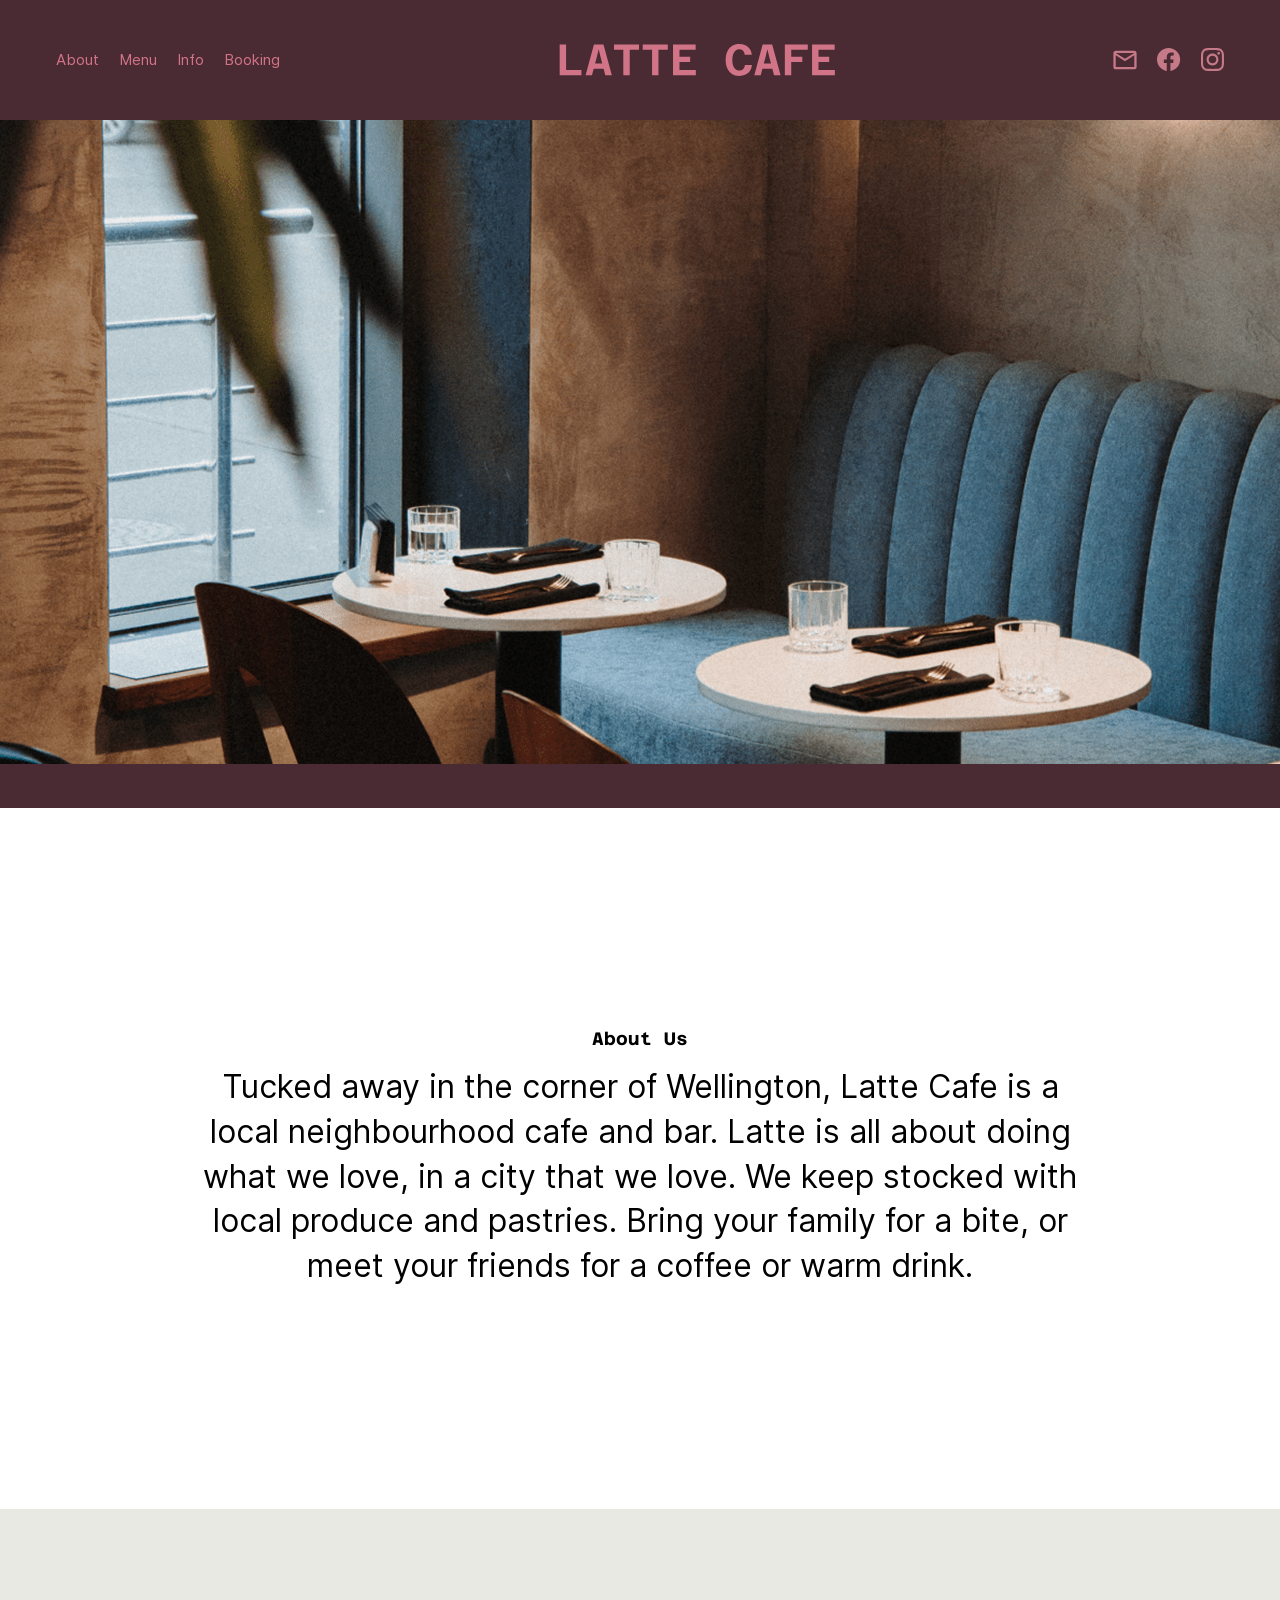
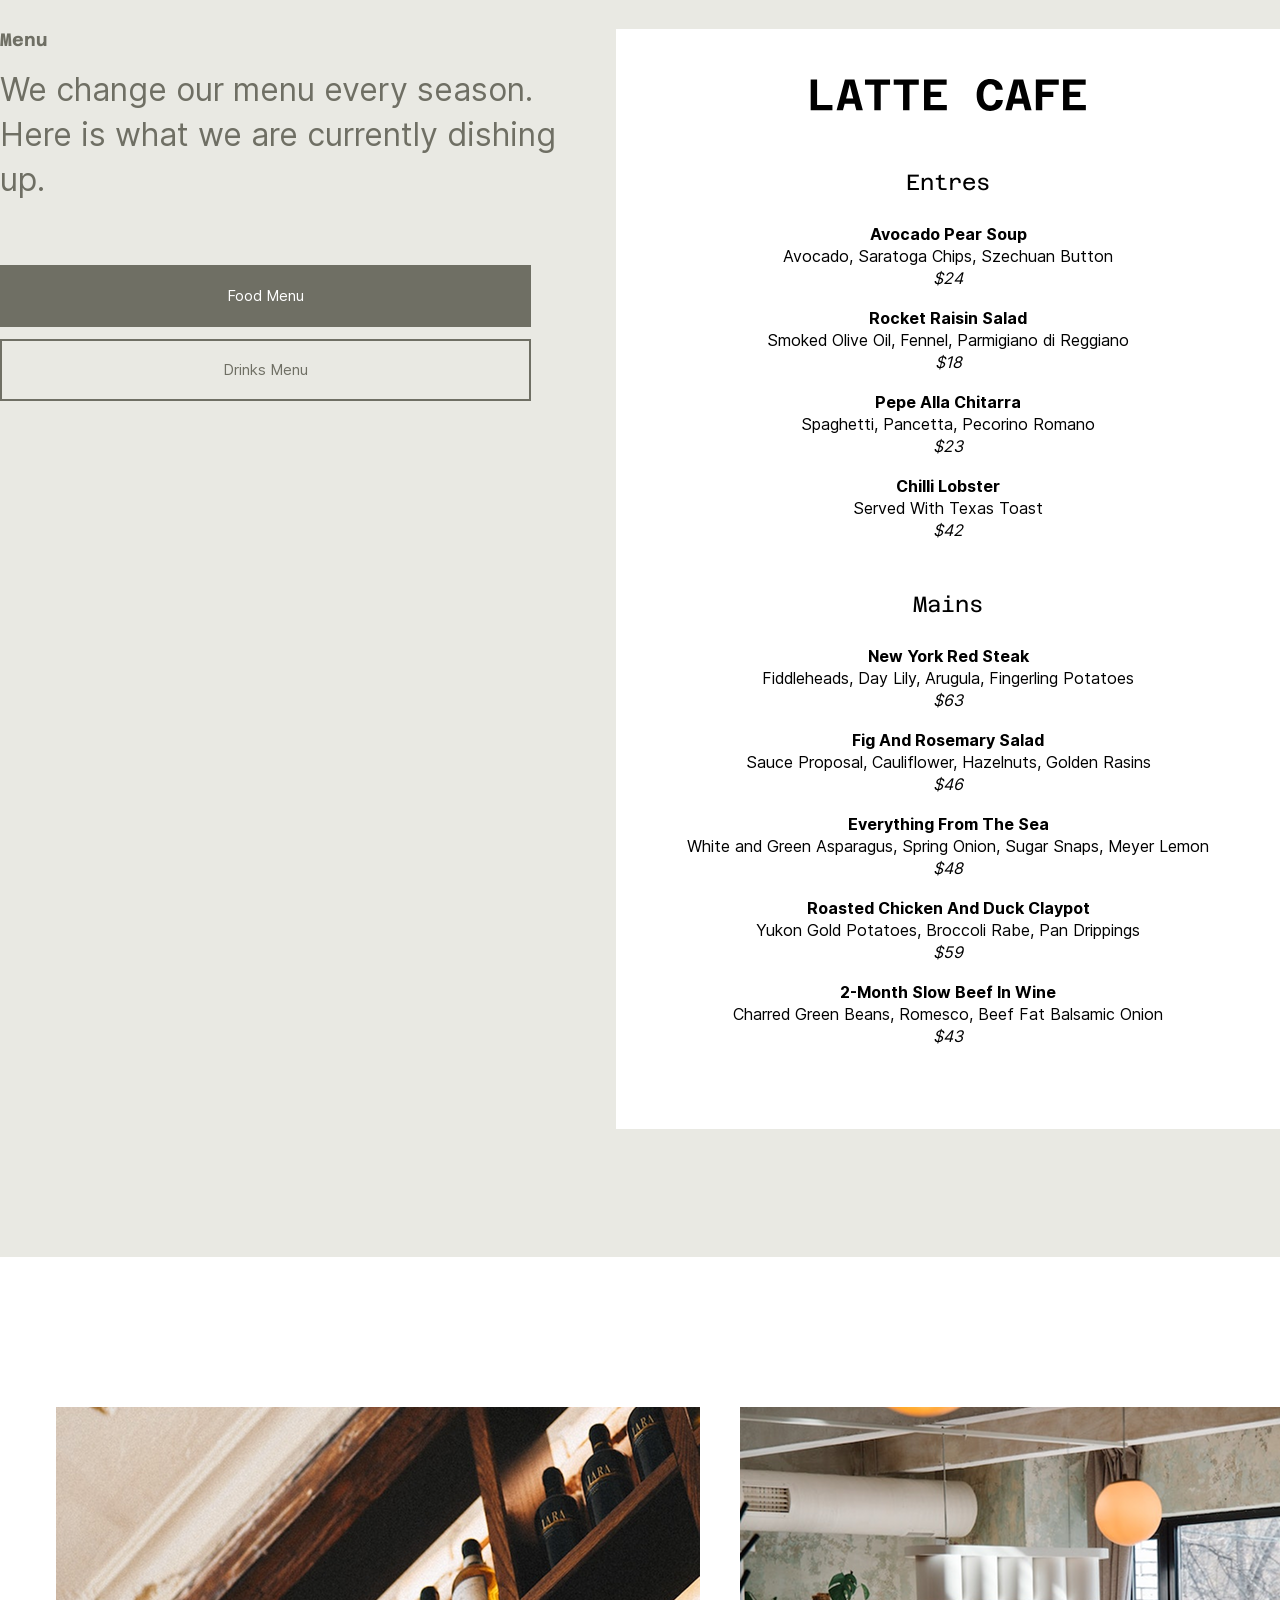
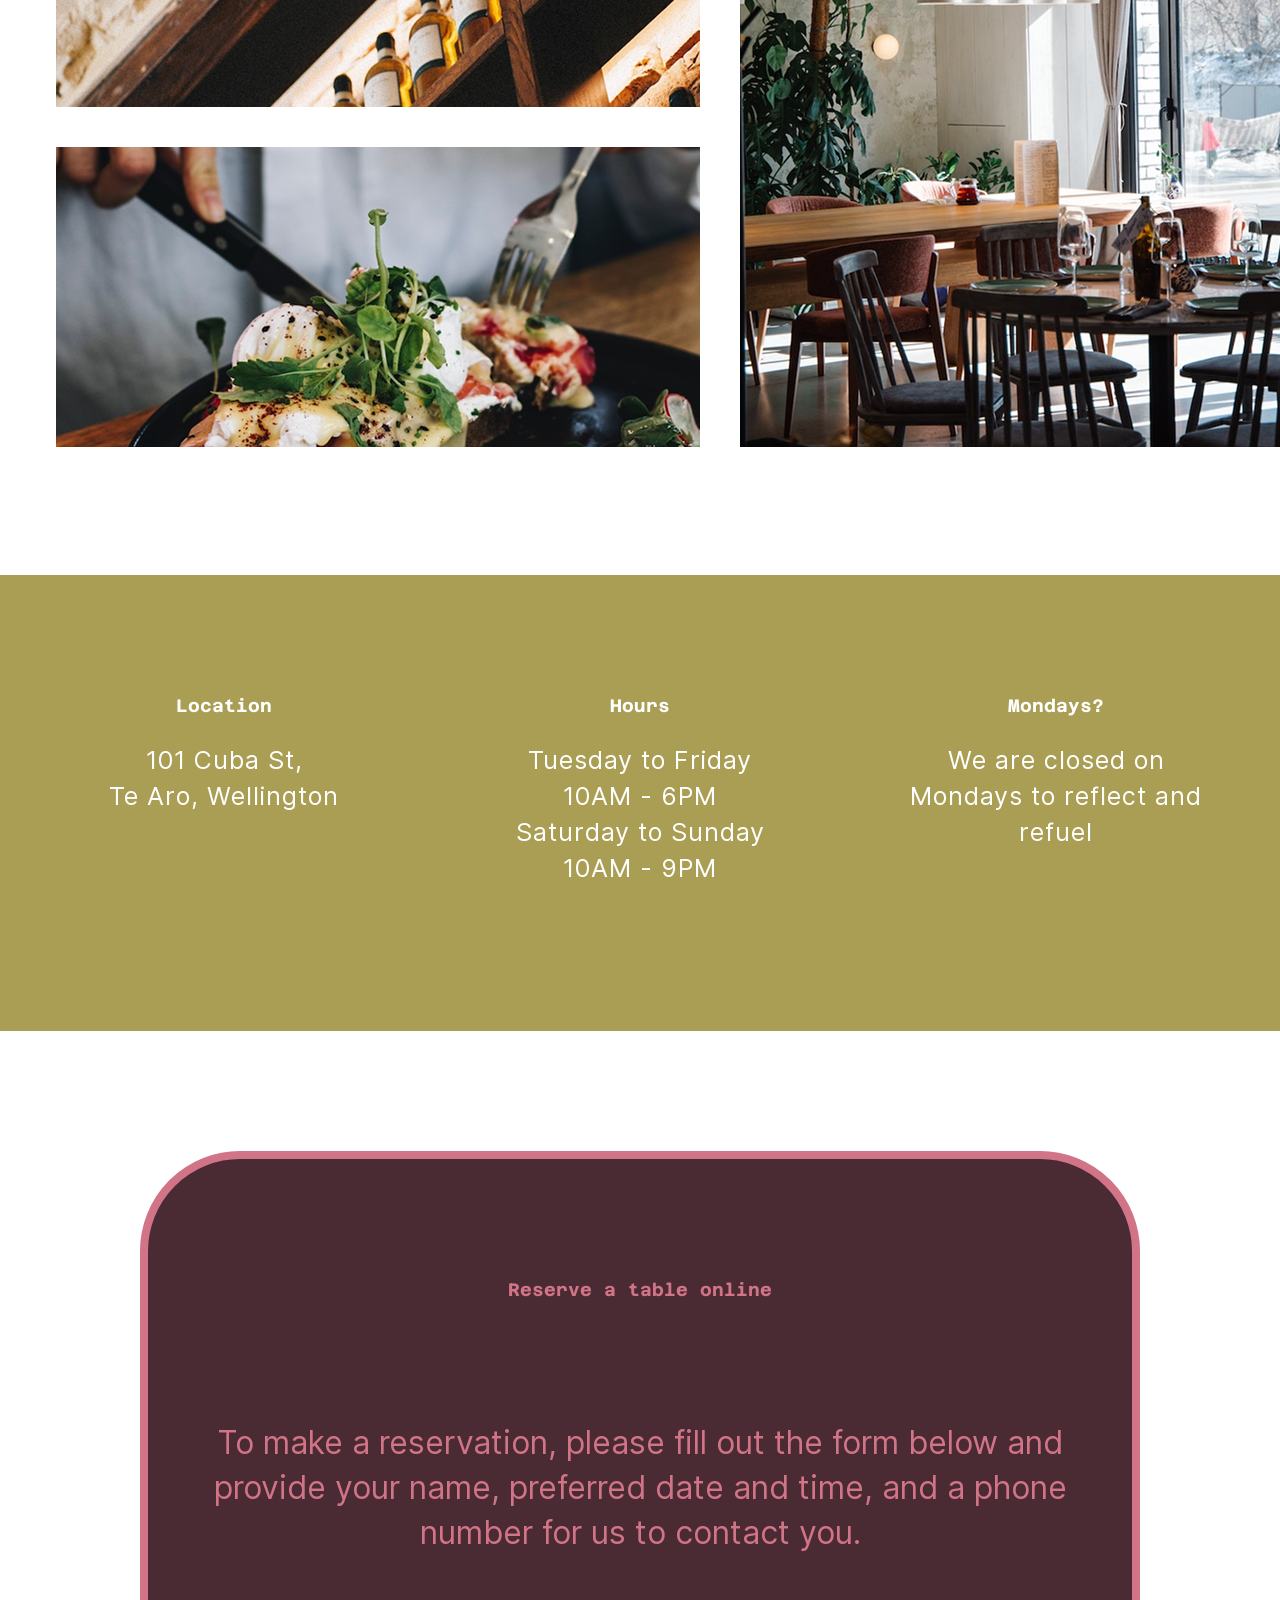
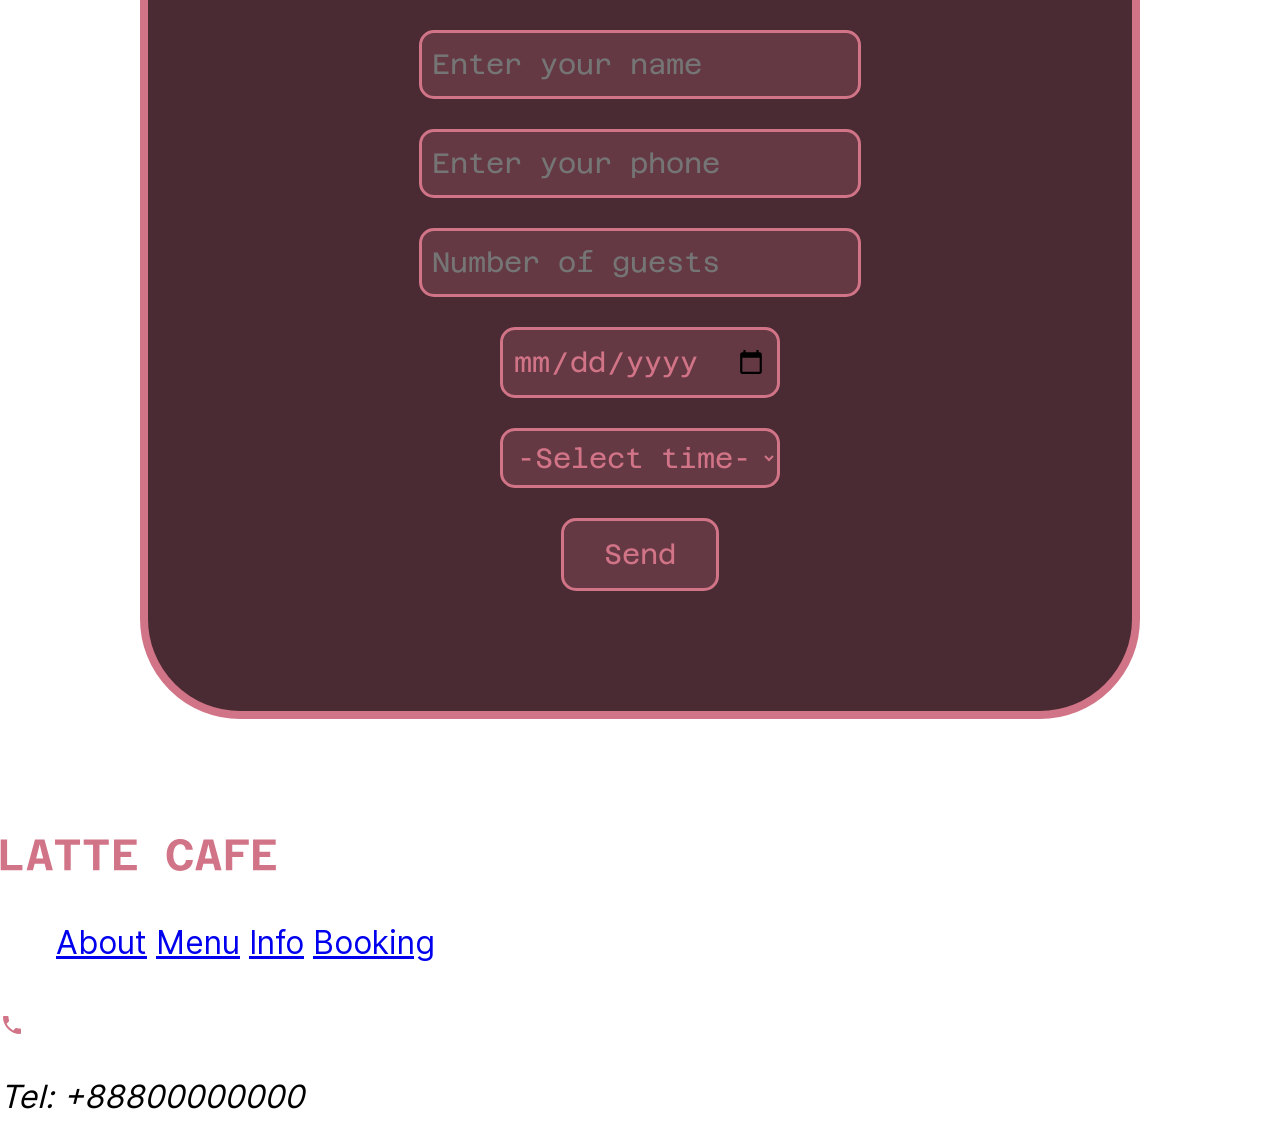
==== commit 843fe2e8: "Update form styles" ====
--- a/index.html
+++ b/index.html
@@ -121,7 +121,7 @@
                 </div> 
             </section>
 
-            <div class="booking__wrapper">
+            <div class="booking">
                 <form class="booking__form" action="#" method="post">
                     <h2 class="booking__title">Reserve a table online</h2>
                     <p class="booking__desc">To make a reservation, please fill out the form below and provide your name, 
@@ -140,7 +140,7 @@
                             type="tel" 
                             name="tel" 
                             id="tel" 
-                            placeholder="Enter your phone number" 
+                            placeholder="Enter your phone" 
                             required />
                     <label class="form__label" 
                             for="guest">Number of guests (please enter a number)</label>
@@ -148,7 +148,7 @@
                             type="text"
                             name="guest"
                             id="guest" 
-                            placeholder="Number of guests (please enter a number)" 
+                            placeholder="Number of guests" 
                             required />
                     <label class="form__label" 
                             for="date">Select a date</label>
@@ -161,9 +161,9 @@
                             for="time">Select a time</label>
                     <select class="form__input" 
                             name="time" 
-                            id="time"
-                            size="12"  
+                            id="time"  
                             required> <!--Может дропдаун?-->
+                        <option value="">-Select time-</option>
                         <option value="10AM">10AM</option>
                         <option value="11AM">11AM</option>
                         <option value="12PM">12PM</option>
@@ -177,7 +177,9 @@
                         <option value="8PM">8PM</option>
                         <option value="9PM">9PM</option>
                     </select>
-                    <input type="submit" value="Send" />
+                    <input class="form__input"
+                            type="submit"
+                            value="Send" />
                 </form>
             </div>
             
--- a/style.css
+++ b/style.css
@@ -93,7 +93,7 @@
     font-size: 15px;
     line-height: 1.6;
     border-radius: 5px;
-    transition: all 0.3s ease-in-out;
+    transition: all 0.2s linear;
 }
 
 .nav__link:hover,
@@ -286,7 +286,8 @@
     max-width: 1000px;
     margin: 120px auto;
     background-color: rgb(74 43 51 / 1);
-    border-radius: 50px;
+    border: 8px solid rgb(210 116 135 / 1);
+    border-radius: 100px;
 }
 
 .booking__form > * {
@@ -312,11 +313,30 @@
 .form__input {
     font: 28px/43px "Azeret Mono", "Helvetica", sans-serif;
     background-color: rgb(210 116 135 / 0.2);
-    color: rgb(74 43 51 / 1);
+    color: rgb(210 116 135 / 1);
     border: 3px solid rgb(210 116 135 / 1);
-    border-radius: 12px;
+    border-radius: 15px;
     margin: 15px auto;
-    padding: 5px;
-}
+    padding: 10px;
+}
+
+.form__input:hover,
+.form__input:focus {
+    border: 6px double rgb(210 116 135 / 1);
+    outline: none;
+}
+
+.form__input:last-child {
+    border-radius: 15px;
+    padding: 12px 40px;
+    margin-bottom: 120px;
+}
+
+.form__input:last-child:active {
+    font-weight: bold;
+    transform: translate(4px, -4px);
+}
+
+
 
 /* Form styles end*/
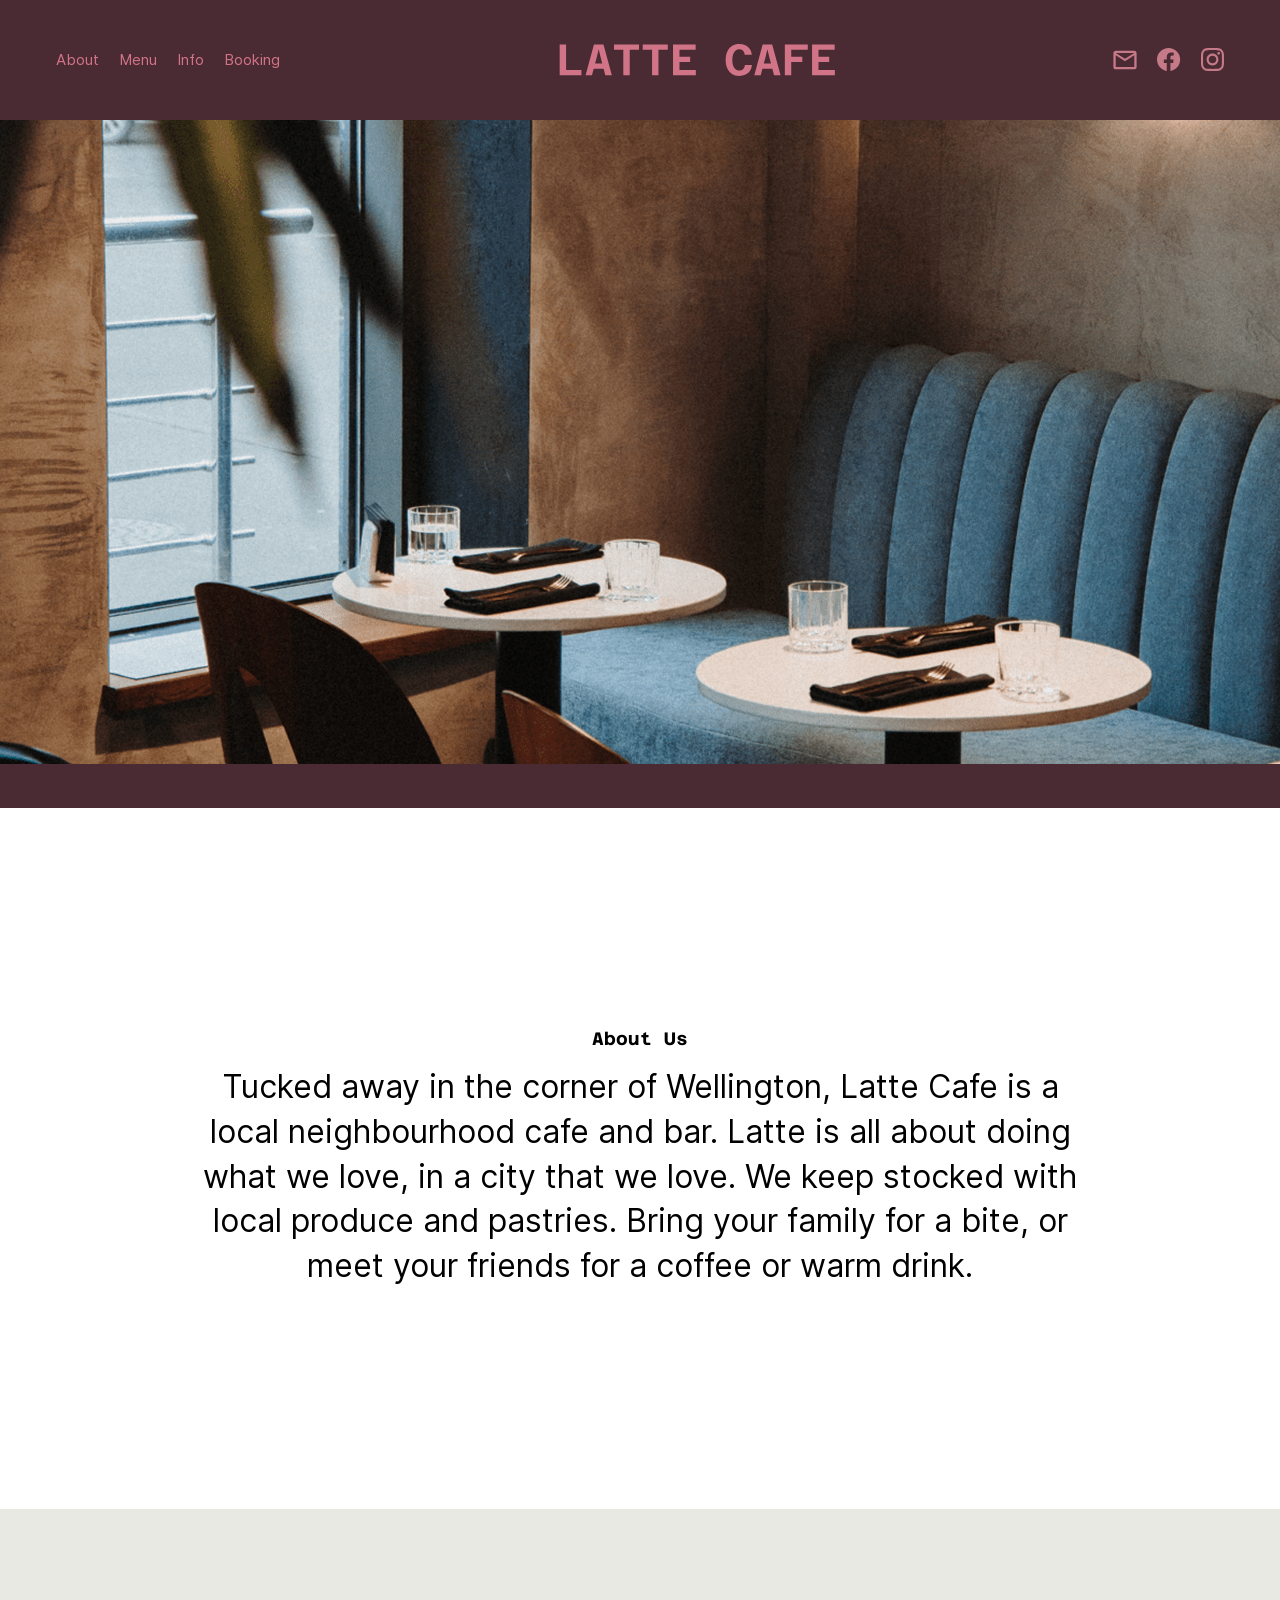
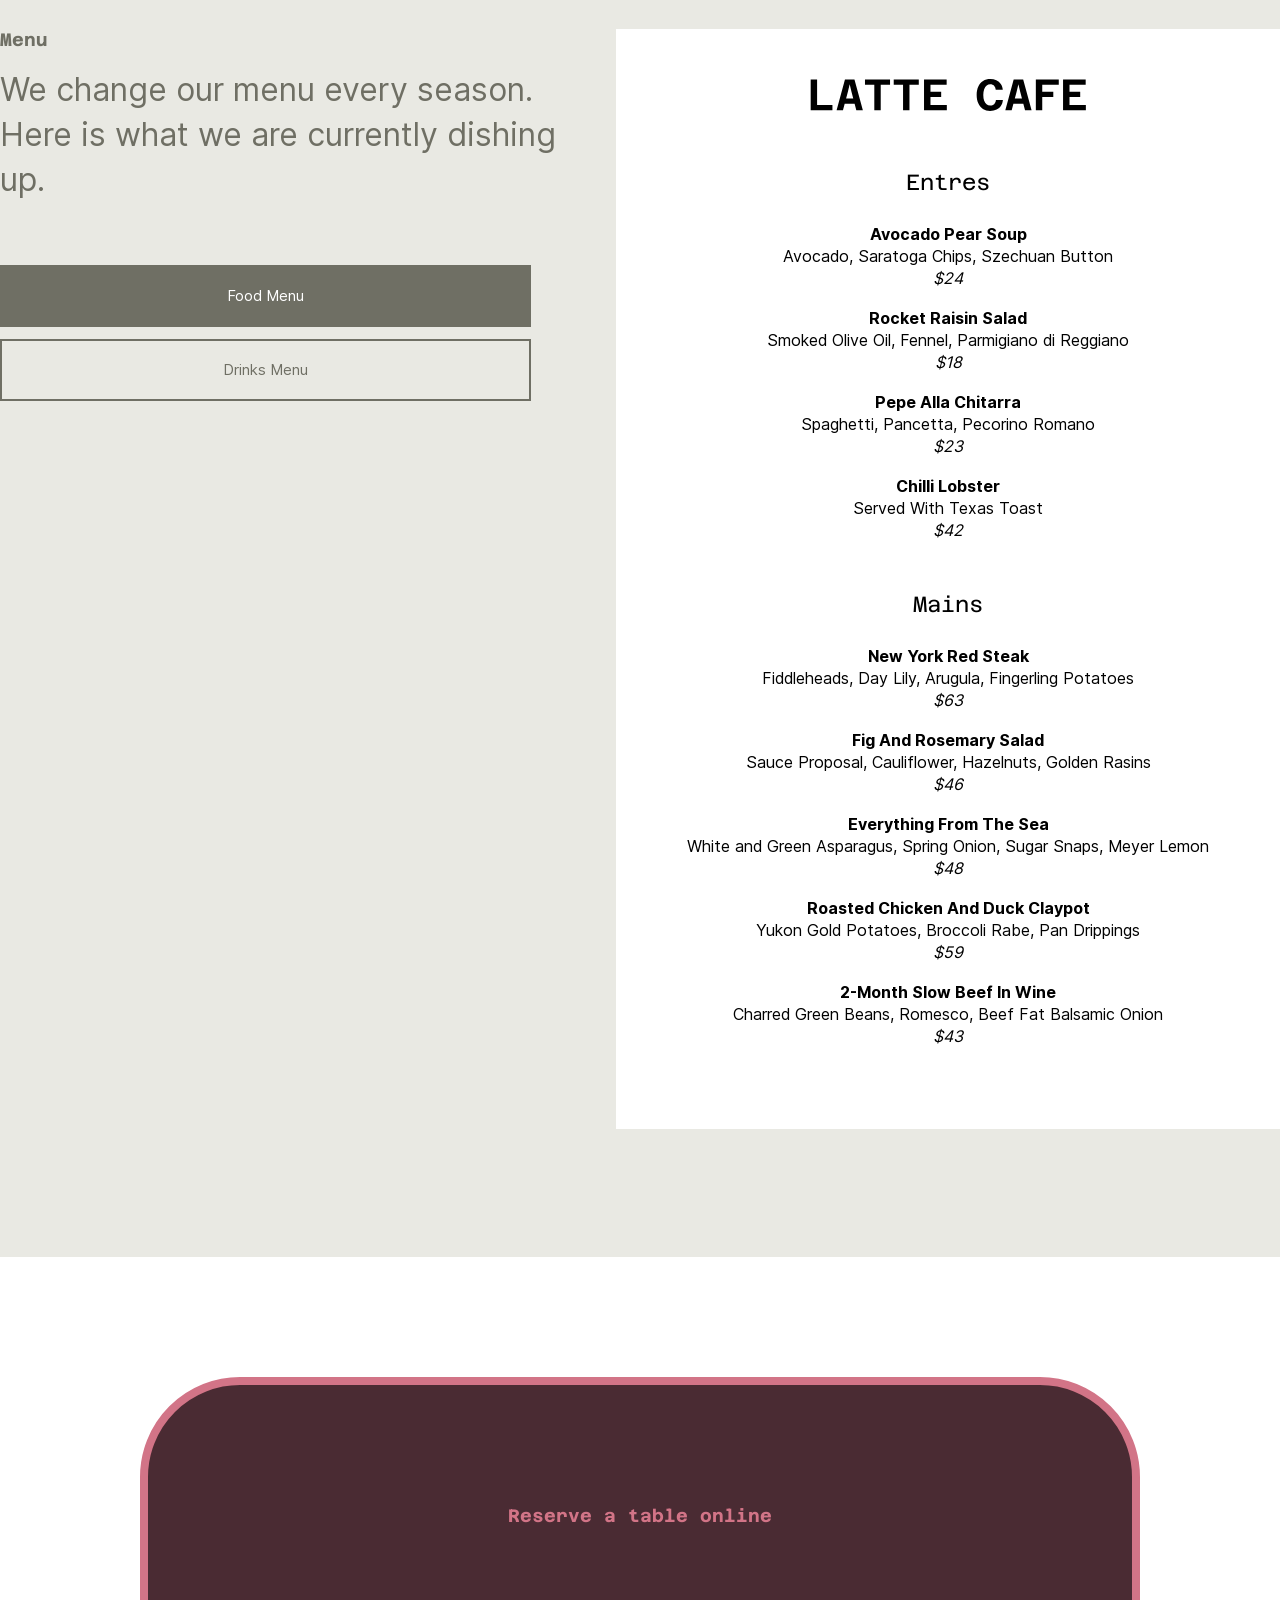
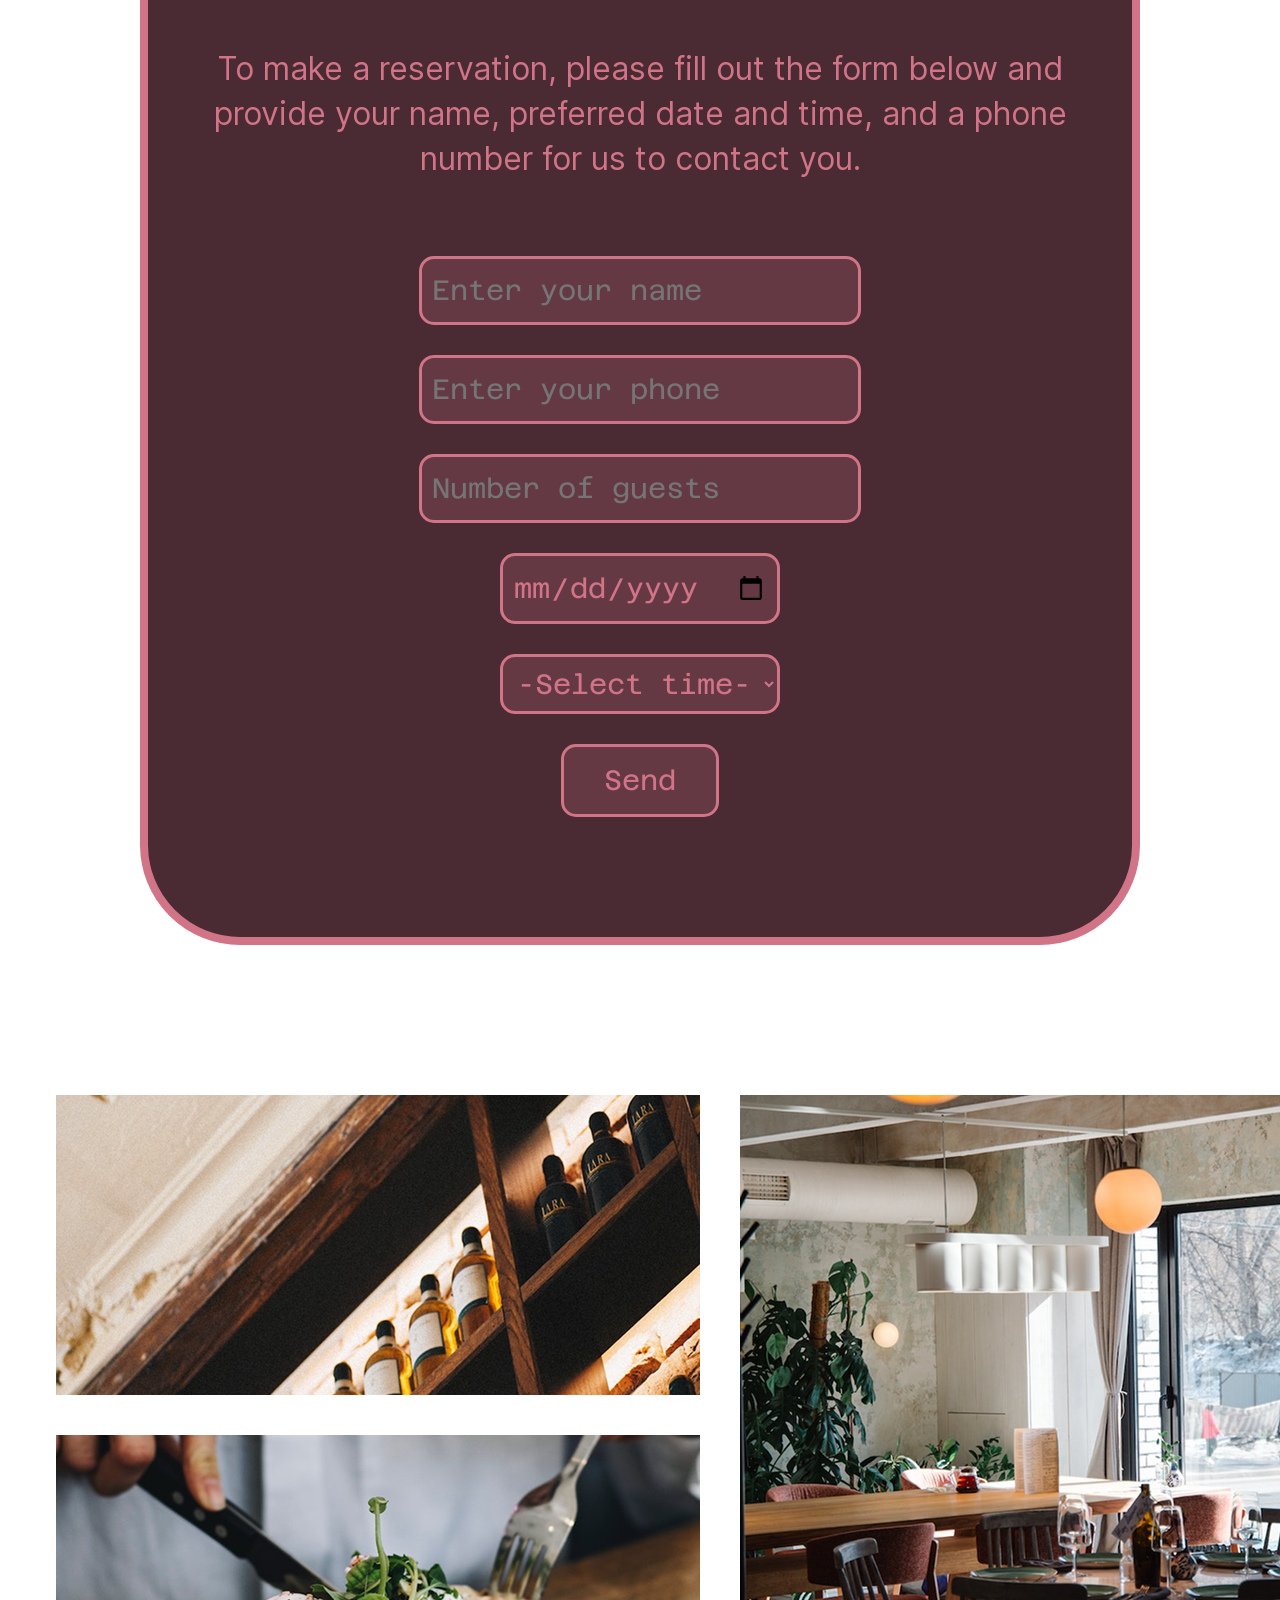
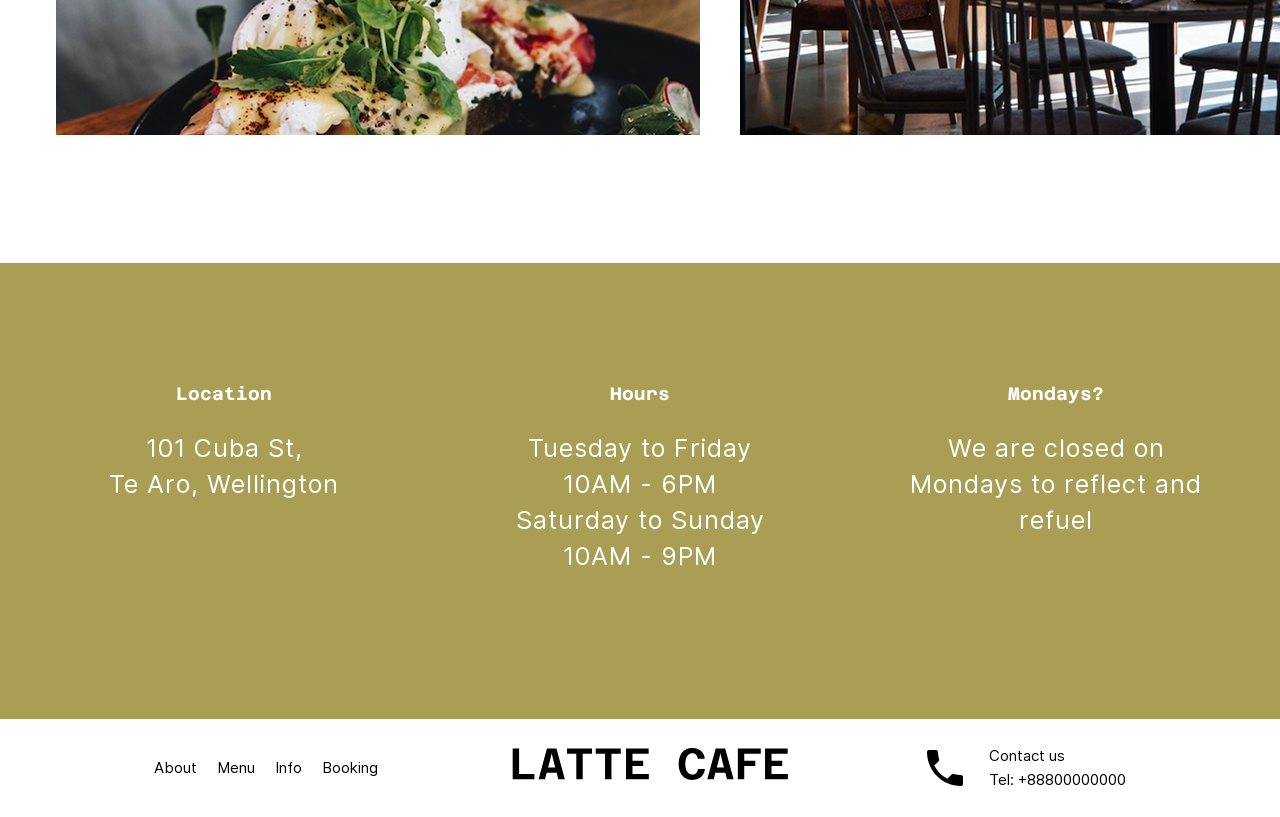
==== commit 2e026ad6: "Add styles for footer" ====
--- a/index.html
+++ b/index.html
@@ -88,39 +88,8 @@
                         </iframe>
                     </div>
                 </div>  
-            </section>    
-                    
-            <div class="gallery">
-                <div class="gallery__col">
-                    <img src="/assets/img/wine_bottles.png" alt="The photo shows a collection of wine bottles served in a cafe">
-                    <img src="/assets/img/dish.png" alt="The photo shows the most popular dish of the cafe &quot;Pepe alla Chitarra&quot;">
-                </div>
-                <div class="gallery__col">
-                    <img src="/assets/img/cafe_interior.png" alt="Photo of the interior of the cafe &quot;Latte Cafe&quot;">
-                </div>
-            </div>
-
-            <section class="info">
-                <div class="info__item">
-                    <h2 class="info__title">Location</h2>
-                    <address class="info__desc">
-                        <p>101 Cuba St,<br/>Te Aro, Wellington</p> 
-                    </address>
-                </div>
-                <div class="info__item">
-                    <h2 class="info__title">Hours</h2>
-                    <p class="info__desc">
-                        Tuesday to Friday<br/>10AM - 6PM
-                        <br/>
-                        Saturday to Sunday<br/>10AM - 9PM
-                    </p><!--Добавить атрибут datetime и микроданные во всю разметку-->  
-                </div>
-                <div class="info__item">
-                    <h2 class="info__title">Mondays?</h2>
-                    <p class="info__desc">We are closed on Mondays to reflect and refuel</p>
-                </div> 
-            </section>
-
+            </section> 
+            
             <div class="booking">
                 <form class="booking__form" action="#" method="post">
                     <h2 class="booking__title">Reserve a table online</h2>
@@ -182,30 +151,74 @@
                             value="Send" />
                 </form>
             </div>
+                    
+            <div class="gallery">
+                <div class="gallery__col">
+                    <img src="/assets/img/wine_bottles.png" alt="The photo shows a collection of wine bottles served in a cafe">
+                    <img src="/assets/img/dish.png" alt="The photo shows the most popular dish of the cafe &quot;Pepe alla Chitarra&quot;">
+                </div>
+                <div class="gallery__col">
+                    <img src="/assets/img/cafe_interior.png" alt="Photo of the interior of the cafe &quot;Latte Cafe&quot;">
+                </div>
+            </div>
+
+            <section class="info">
+                <div class="info__item">
+                    <h2 class="info__title">Location</h2>
+                    <address class="info__desc">
+                        <p>101 Cuba St,<br/>Te Aro, Wellington</p> 
+                    </address>
+                </div>
+                <div class="info__item">
+                    <h2 class="info__title">Hours</h2>
+                    <p class="info__desc">
+                        Tuesday to Friday<br/>10AM - 6PM
+                        <br/>
+                        Saturday to Sunday<br/>10AM - 9PM
+                    </p><!--Добавить атрибут datetime и микроданные во всю разметку-->  
+                </div>
+                <div class="info__item">
+                    <h2 class="info__title">Mondays?</h2>
+                    <p class="info__desc">We are closed on Mondays to reflect and refuel</p>
+                </div> 
+            </section>
             
         </main>
         
         <footer class="footer">
-            <div class="footer__row">
-                <svg class="logo__svg" width="276" height="32" viewBox="0 0 276 32">
-                    <use href="/assets/icons/sprite.svg#logo"></use>
-                </svg>
-            </div>
             <div class="navbar">
                 <nav class="nav">
-                    <a class="nav__item" href="#">About</a>
-                    <a class="nav__item" href="#">Menu</a>
-                    <a class="nav__item" href="#">Info</a>
-                    <a class="nav__item" href="#">Booking</a>
+                    <ul class="nav__list">
+                        <li class="nav__item">
+                            <a class="nav__link" href="#">About</a>
+                        </li>
+                        <li class="nav__item">
+                            <a class="nav__link" href="#">Menu</a>
+                        </li>
+                        <li class="nav__item">
+                            <a class="nav__link" href="#">Info</a>
+                        </li>
+                        <li class="nav__item">
+                            <a class="nav__link" href="#">Booking</a>
+                        </li>
+                    </ul>  
                 </nav>
+            </div>
+            <div class="footer__logo">
+                <svg class="logo__svg" width="276" height="32" viewBox="0 0 276 32">
+                    <use href="/assets/icons/sprite.svg#menu-logo"></use>
+                </svg>
             </div>
             <div class="phone-us">
                 <div class="phone-us__icon">
-                    <svg class="phone-us__svg" width="24" height="24" viewBox="0 0 24 24">
-                        <use href="/assets/icons/sprite.svg#phone"></use>
-                    </svg>
+                    <a class="phone-us__link" href="tel:+88800000000" aria-label="Contact us">
+                        <svg class="phone-us__svg" width="48" height="48" viewBox="0 0 48 48">
+                            <use href="/assets/icons/sprite.svg#phone"></use>
+                        </svg>
+                    </a>
                 </div>
                 <address>
+                    <p class="phone-us__content">Contact us</p>
                     <p class="phone-us__content">Tel: +88800000000</p> 
                 </address>
             </div>
--- a/style.css
+++ b/style.css
@@ -67,7 +67,8 @@
     background-color: rgb(74 43 51 / 1);
 }
 
-.navbar {
+header .navbar,
+footer .navbar {
     display: flex;
     justify-content: space-between;
     align-items: center;
@@ -337,6 +338,44 @@
     transform: translate(4px, -4px);
 }
 
-
-
-/* Form styles end*/+/* Form styles end*/
+
+/* Footer styles start here */
+
+.footer {
+    display: flex;
+    justify-content: space-evenly;
+    align-items: center;
+    padding: 25px 20px;
+}
+
+.footer .navbar {
+    margin: 0;
+    padding: 0;
+}
+
+.footer .nav__link {
+    color: rgb(0 0 0 / 1);
+}
+
+.footer .nav__link:hover,
+.footer .nav__link:focus {
+    outline-color: rgb(0 0 0 / 1);
+}
+
+.phone-us {
+    display: flex;
+    gap: 20px;
+}
+
+.phone-us__content {
+    font-size: 15px;
+    line-height: 24px;
+    font-style: normal;
+    margin: 0;
+}
+
+.phone-us__link {
+    display: block;
+    height: 48px;
+}
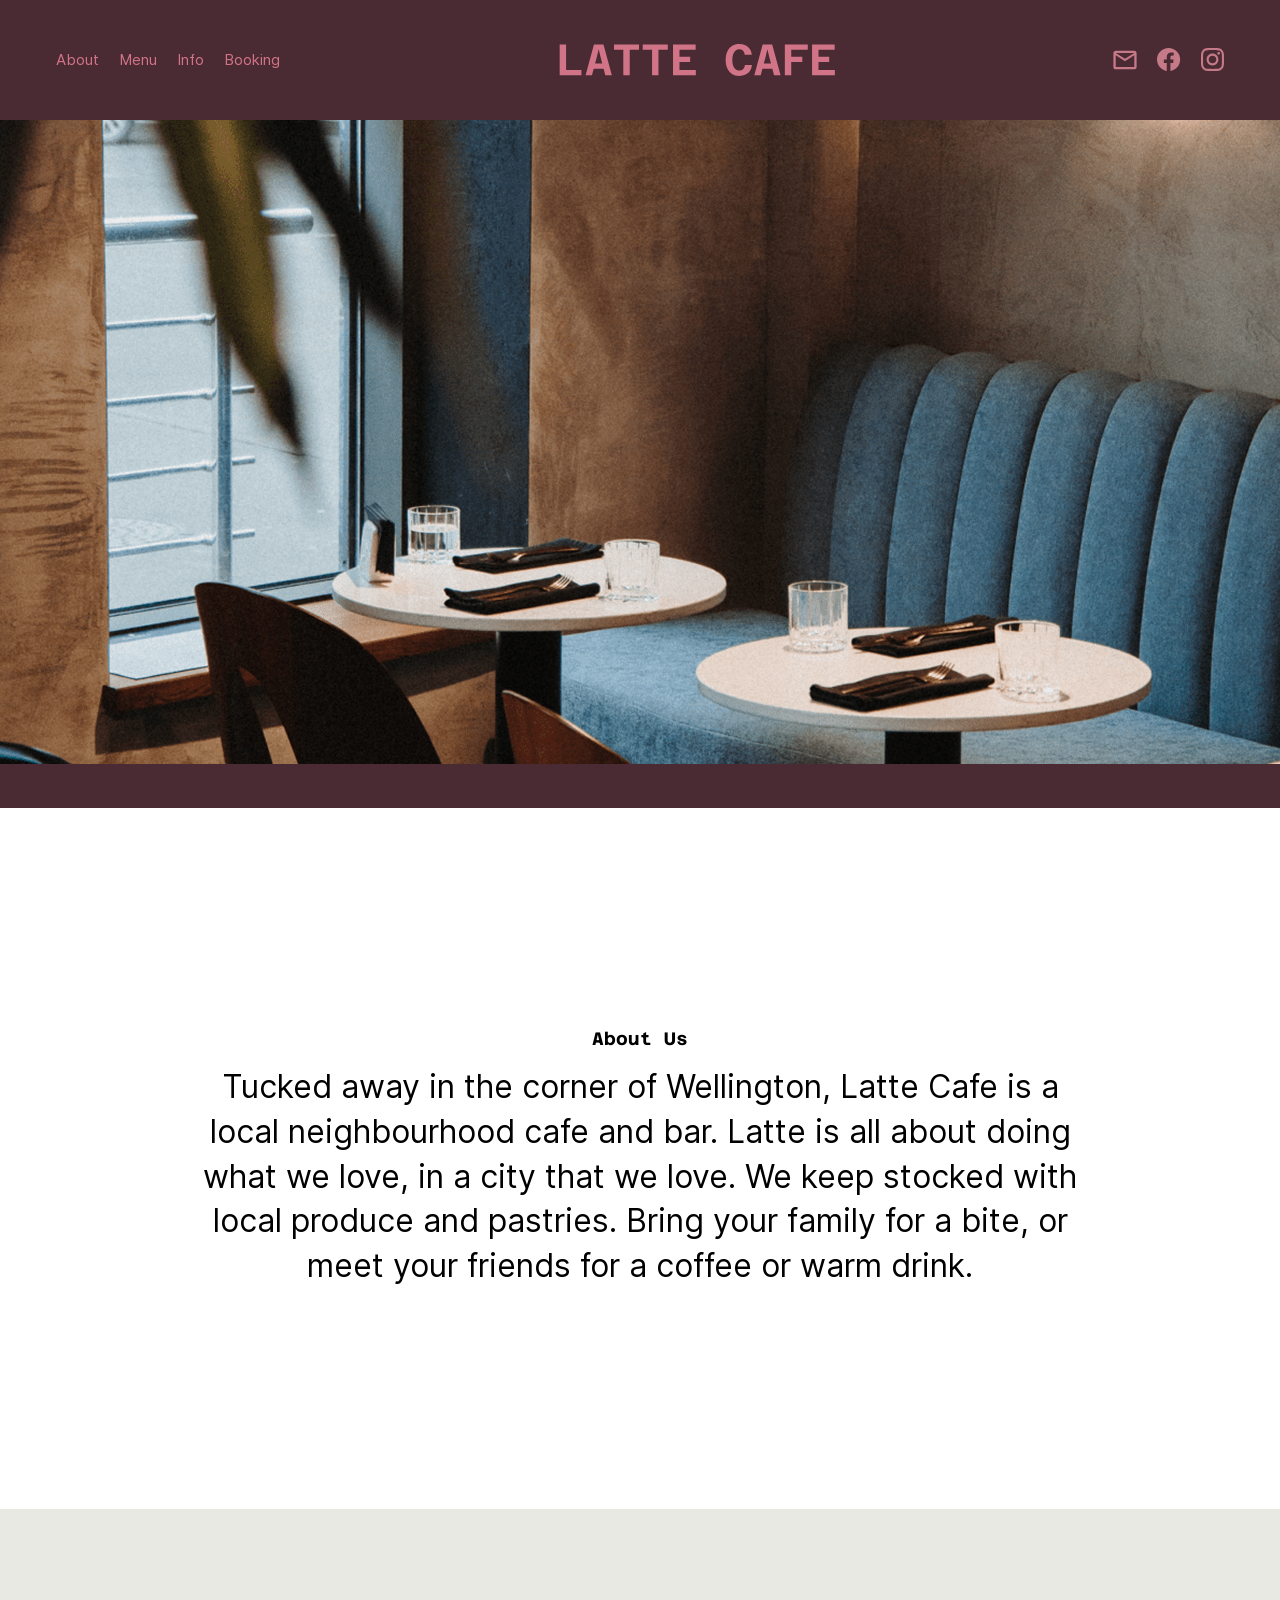
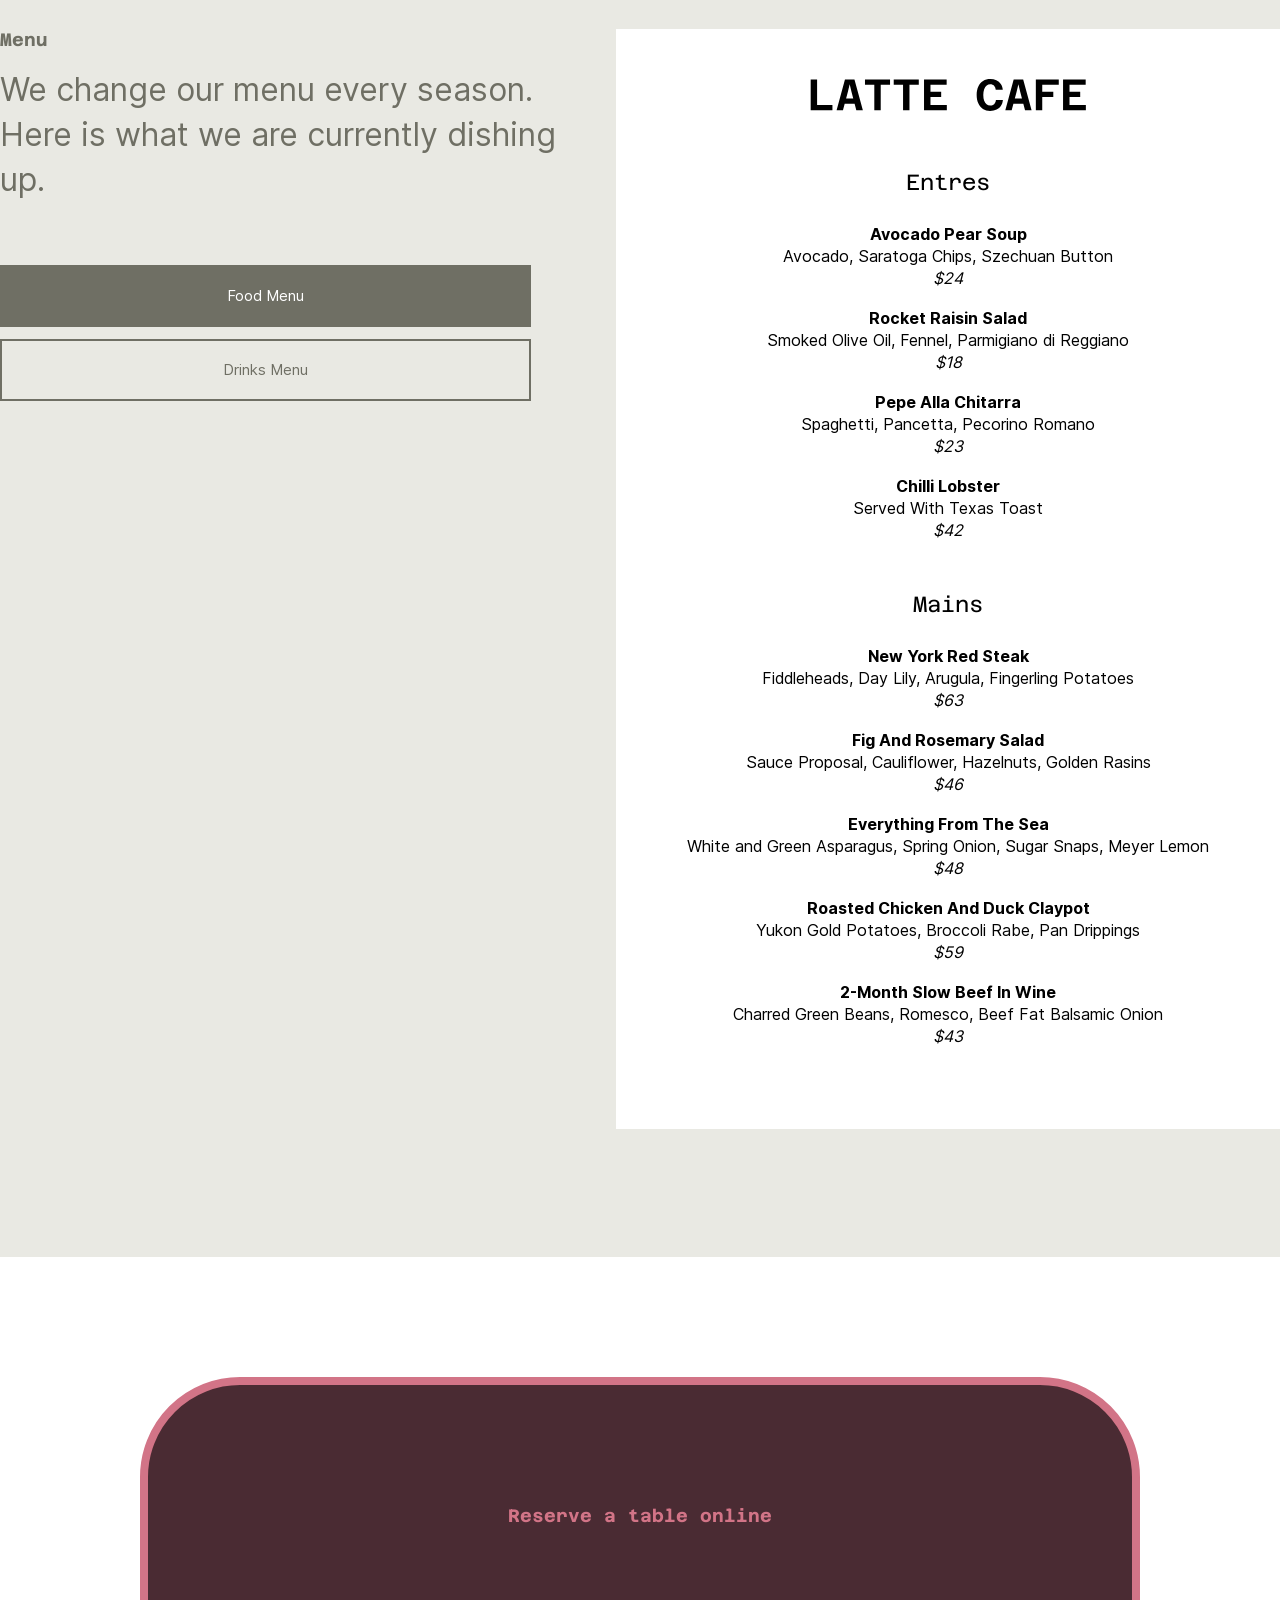
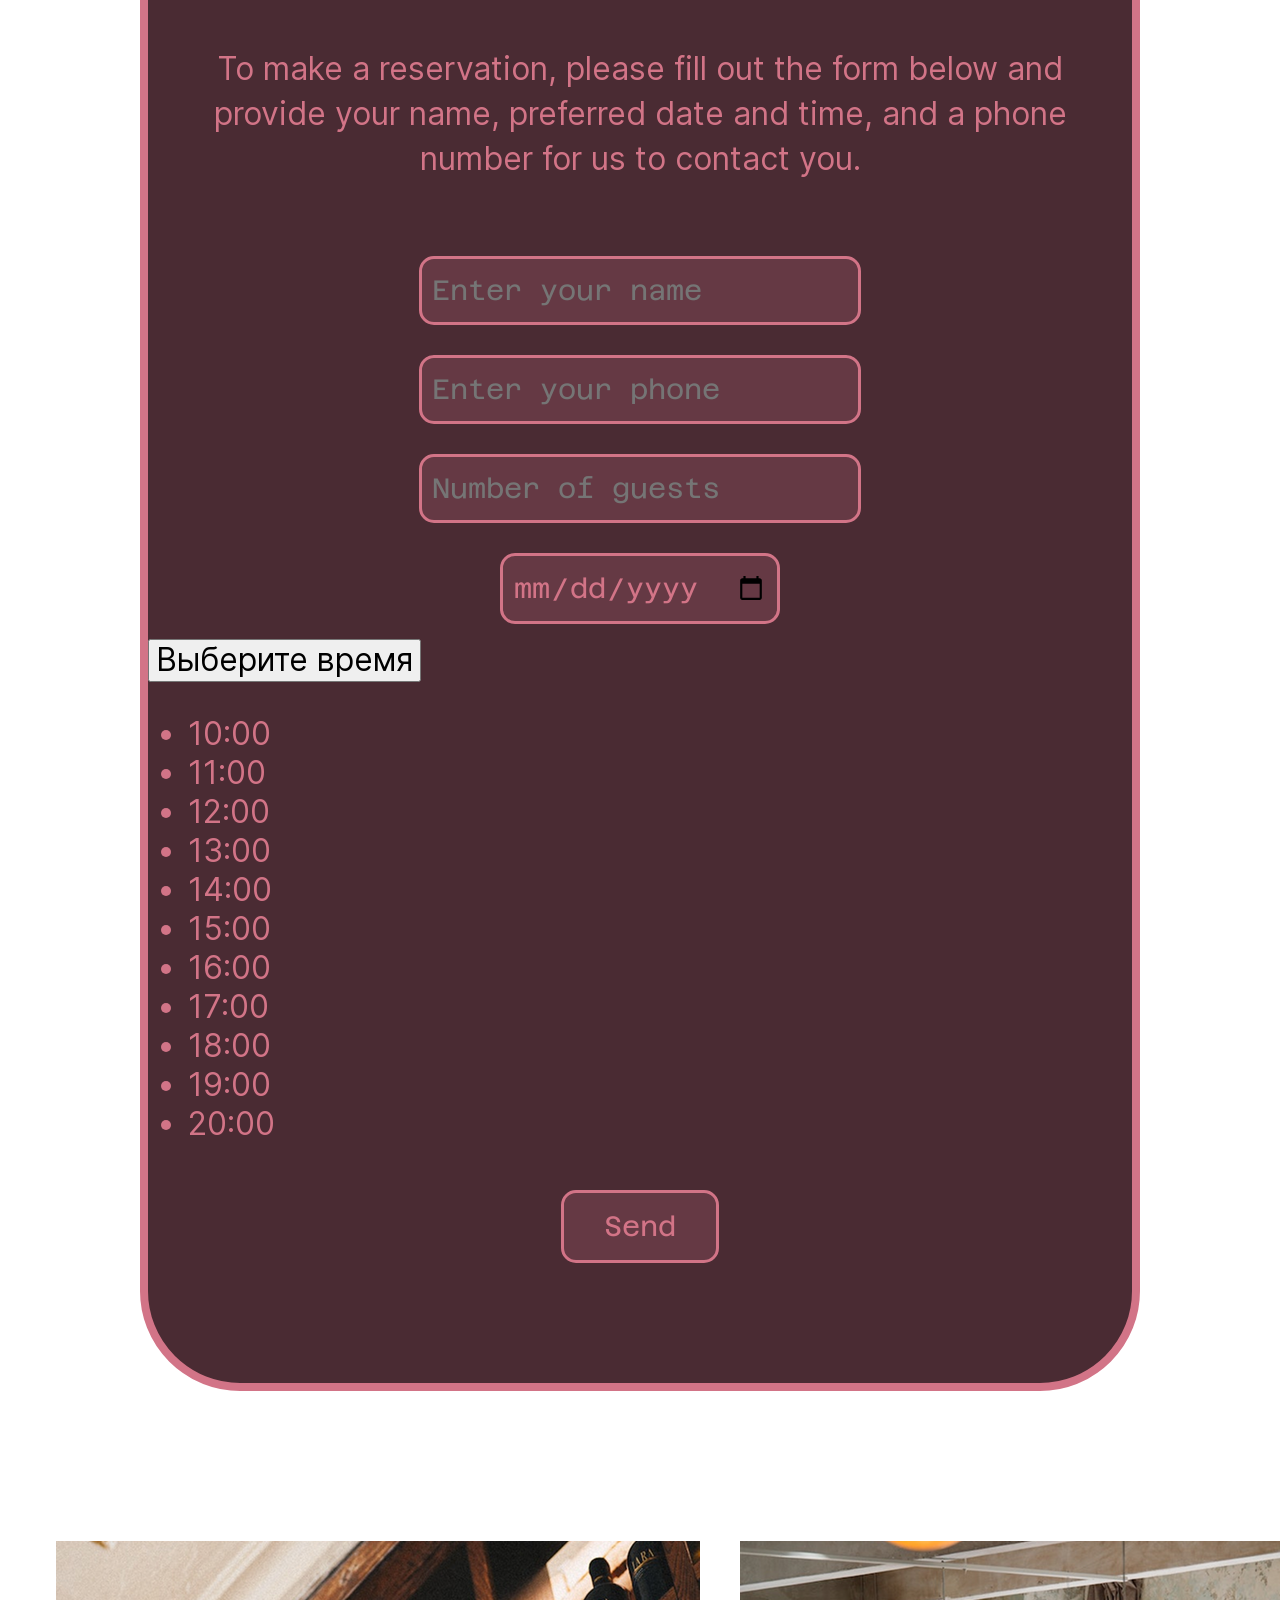
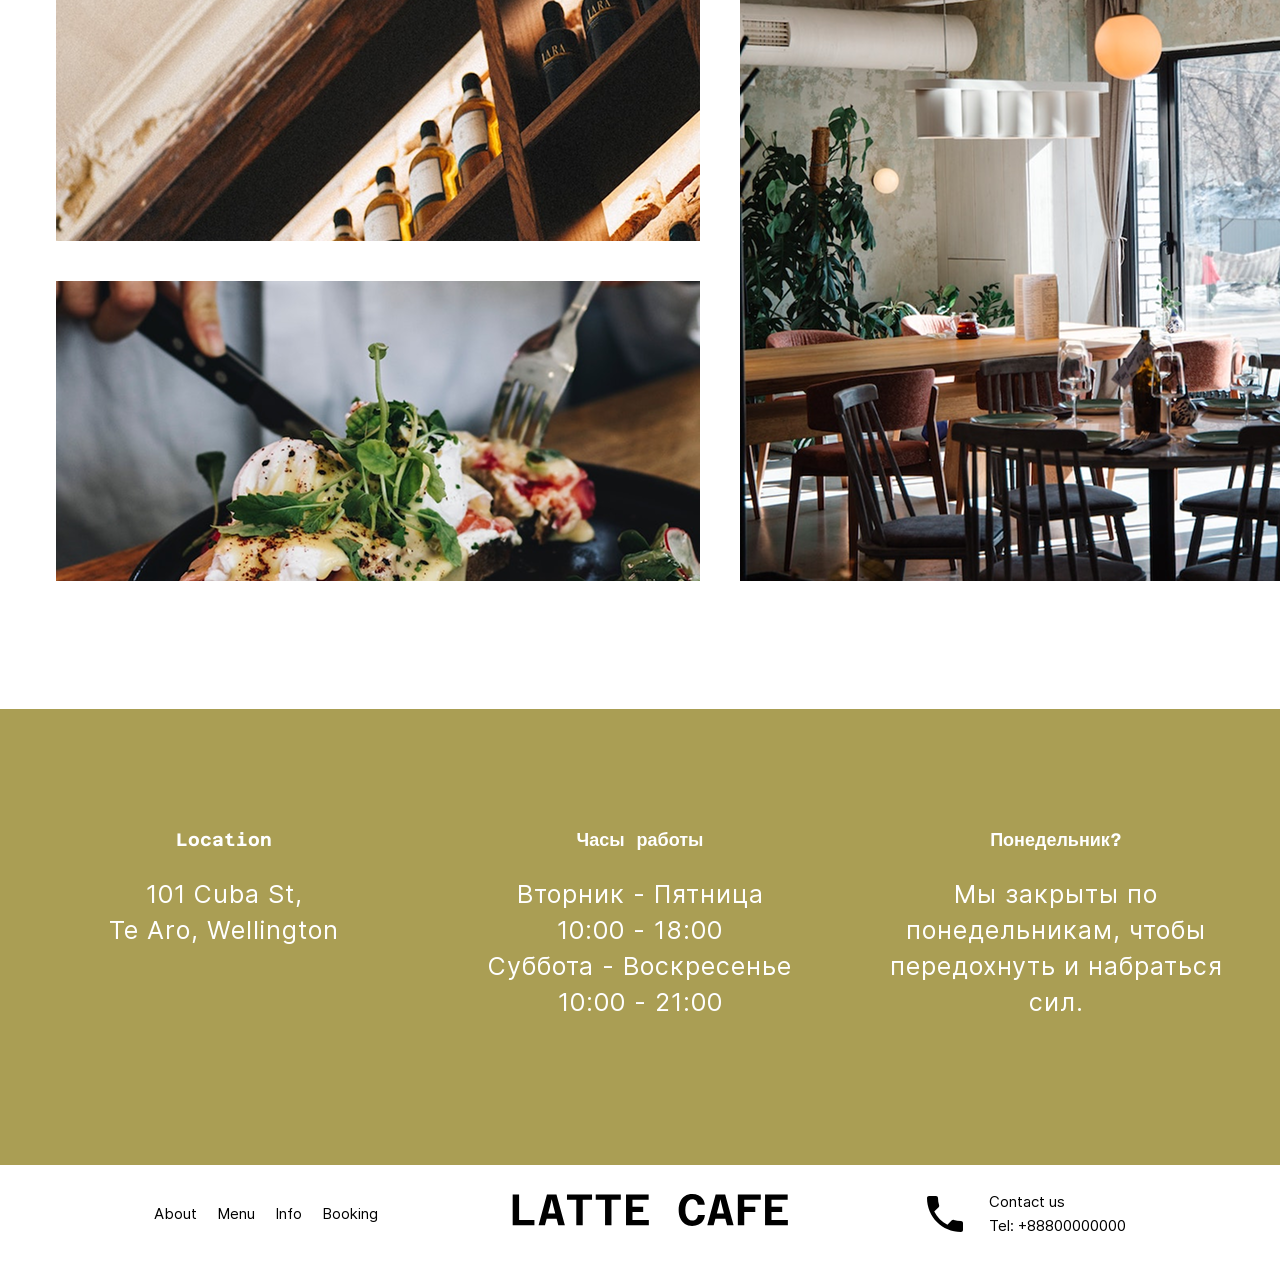
==== commit 8f7ed84a: "Change select to custom dropdown" ====
--- a/index.html
+++ b/index.html
@@ -95,43 +95,63 @@
                     <h2 class="booking__title">Reserve a table online</h2>
                     <p class="booking__desc">To make a reservation, please fill out the form below and provide your name, 
                         preferred date and time, and a phone number for us to contact you.</p>
-                    <label class="form__label" 
-                            for="name">Enter your name</label>
+
+                    <label class="form__label" for="name">Enter your name</label>
                     <input class="form__input" 
                             type="text" 
                             name="name" 
                             id="name" 
                             placeholder="Enter your name" 
                             required />
-                    <label class="form__label" 
-                            for="tel">Enter your phone number</label>
+
+                    <label class="form__label" for="tel">Enter your phone number</label>
                     <input class="form__input" 
                             type="tel" 
                             name="tel" 
                             id="tel" 
                             placeholder="Enter your phone" 
                             required />
-                    <label class="form__label" 
-                            for="guest">Number of guests (please enter a number)</label>
+
+                    <label class="form__label" for="guest">Number of guests (please enter a number)</label>
                     <input class="form__input" 
                             type="text"
                             name="guest"
                             id="guest" 
                             placeholder="Number of guests" 
                             required />
-                    <label class="form__label" 
-                            for="date">Select a date</label>
+
+                    <label class="form__label" for="date">Select a date</label>
                     <input class="form__input" 
                             type="date" 
                             name="date" 
                             id="date"  
                             required />
-                    <label class="form__label" 
+
+                    <div class="form__dropdown">
+                        <button class="dropdown-button" name="time" value="" data-select="toggle" data-index="-1">Выберите время</button>
+                        <div class="dropdown-content">
+                            <ul class="dropdown-list">
+                                <li class="dropdown-option" data-select="option" data-value="10:00" data-index="0">10:00</li>
+                                <li class="dropdown-option" data-select="option" data-value="11:00" data-index="1">11:00</li>
+                                <li class="dropdown-option" data-select="option" data-value="12:00" data-index="2">12:00</li>
+                                <li class="dropdown-option" data-select="option" data-value="13:00" data-index="3">13:00</li>
+                                <li class="dropdown-option" data-select="option" data-value="14:00" data-index="4">14:00</li>
+                                <li class="dropdown-option" data-select="option" data-value="15:00" data-index="5">15:00</li>
+                                <li class="dropdown-option" data-select="option" data-value="16:00" data-index="6">16:00</li>
+                                <li class="dropdown-option" data-select="option" data-value="17:00" data-index="7">17:00</li>
+                                <li class="dropdown-option" data-select="option" data-value="18:00" data-index="8">18:00</li>
+                                <li class="dropdown-option" data-select="option" data-value="19:00" data-index="9">19:00</li>
+                                <li class="dropdown-option" data-select="option" data-value="20:00" data-index="10">20:00</li>
+                            </ul>
+                        </div>
+                    </div>
+
+                    <!--<label class="form__label" 
                             for="time">Select a time</label>
                     <select class="form__input" 
                             name="time" 
                             id="time"  
-                            required> <!--Может дропдаун?-->
+                            required>
                         <option value="">-Select time-</option>
                         <option value="10AM">10AM</option>
                         <option value="11AM">11AM</option>
@@ -145,7 +165,8 @@
                         <option value="7PM">7PM</option>
                         <option value="8PM">8PM</option>
                         <option value="9PM">9PM</option>
-                    </select>
+                    </select>-->
+
                     <input class="form__input"
                             type="submit"
                             value="Send" />
@@ -170,16 +191,16 @@
                     </address>
                 </div>
                 <div class="info__item">
-                    <h2 class="info__title">Hours</h2>
+                    <h2 class="info__title">Часы работы</h2>
                     <p class="info__desc">
-                        Tuesday to Friday<br/>10AM - 6PM
+                        Вторник - Пятница<br/>10:00 - 18:00
                         <br/>
-                        Saturday to Sunday<br/>10AM - 9PM
+                        Суббота - Воскресенье<br/>10:00 - 21:00
                     </p><!--Добавить атрибут datetime и микроданные во всю разметку-->  
                 </div>
                 <div class="info__item">
-                    <h2 class="info__title">Mondays?</h2>
-                    <p class="info__desc">We are closed on Mondays to reflect and refuel</p>
+                    <h2 class="info__title">Понедельник?</h2>
+                    <p class="info__desc">Мы закрыты по понедельникам, чтобы передохнуть и набраться сил.</p>
                 </div> 
             </section>
             
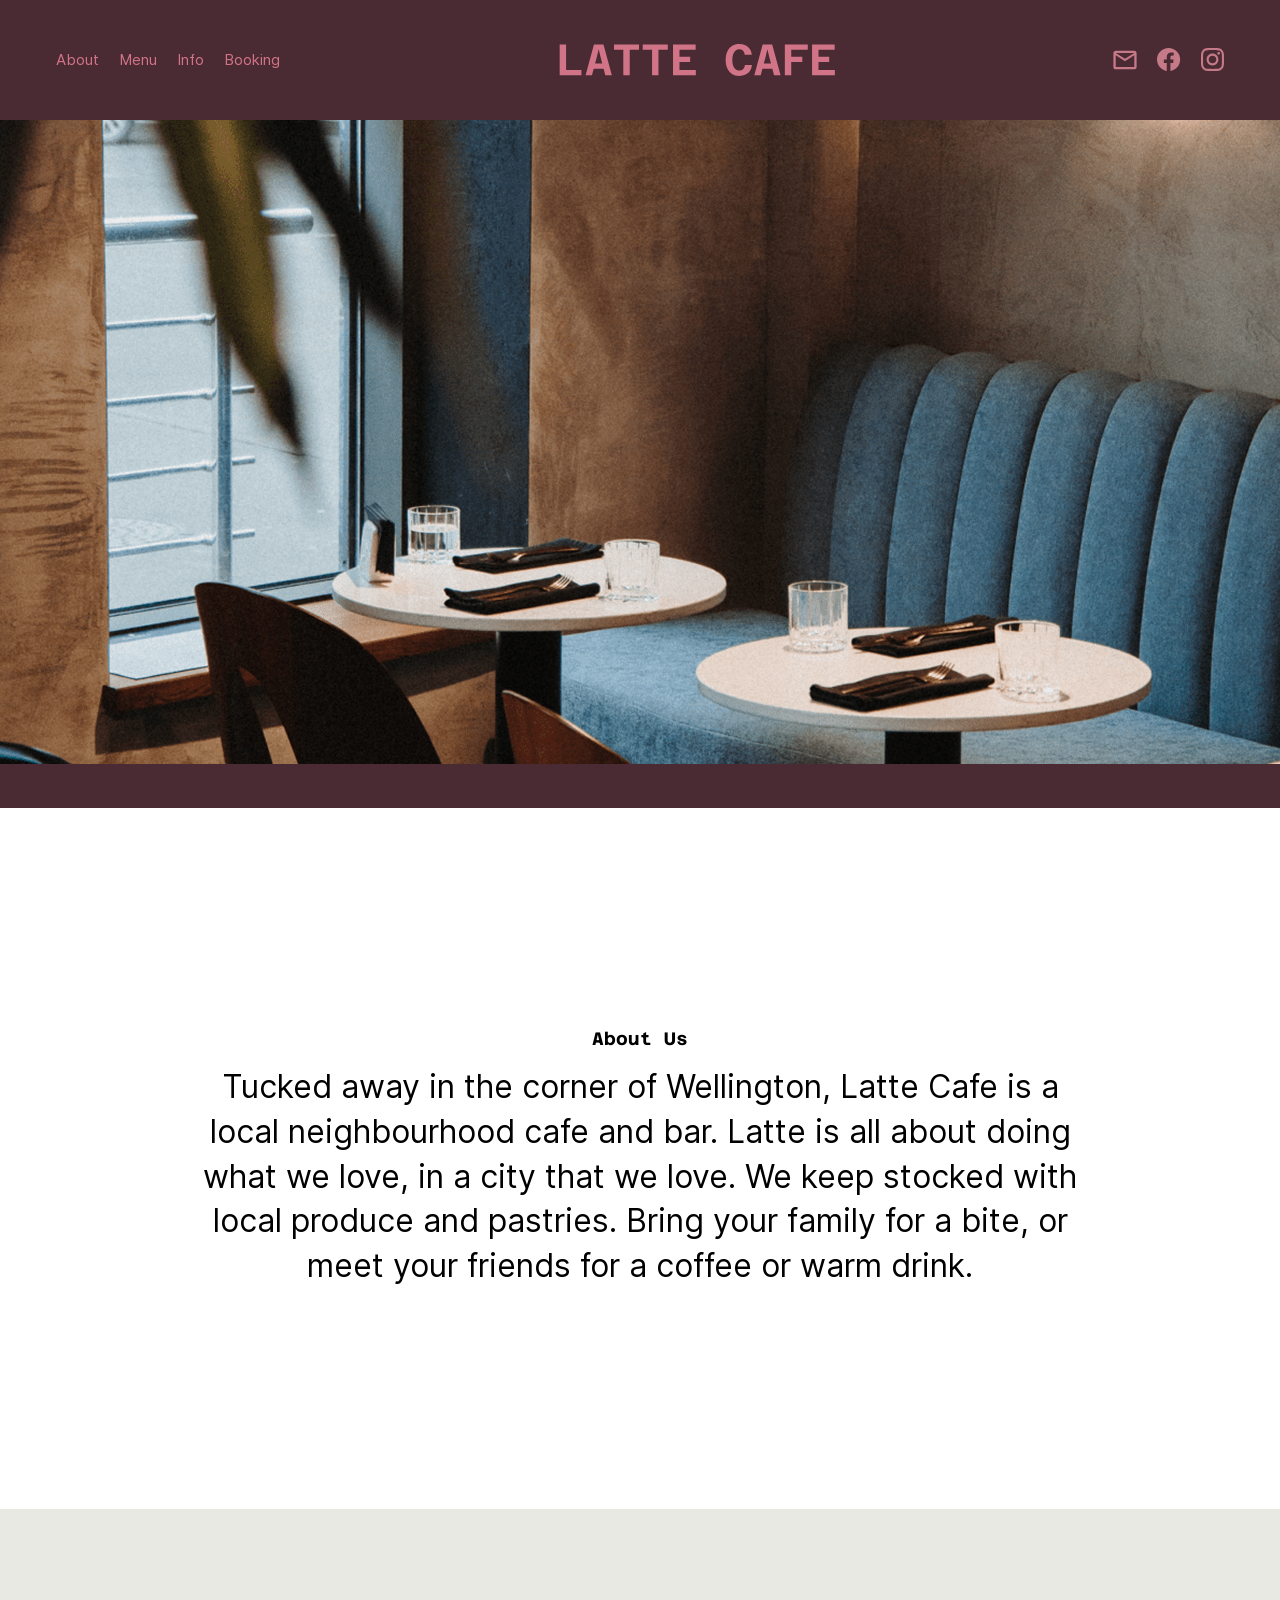
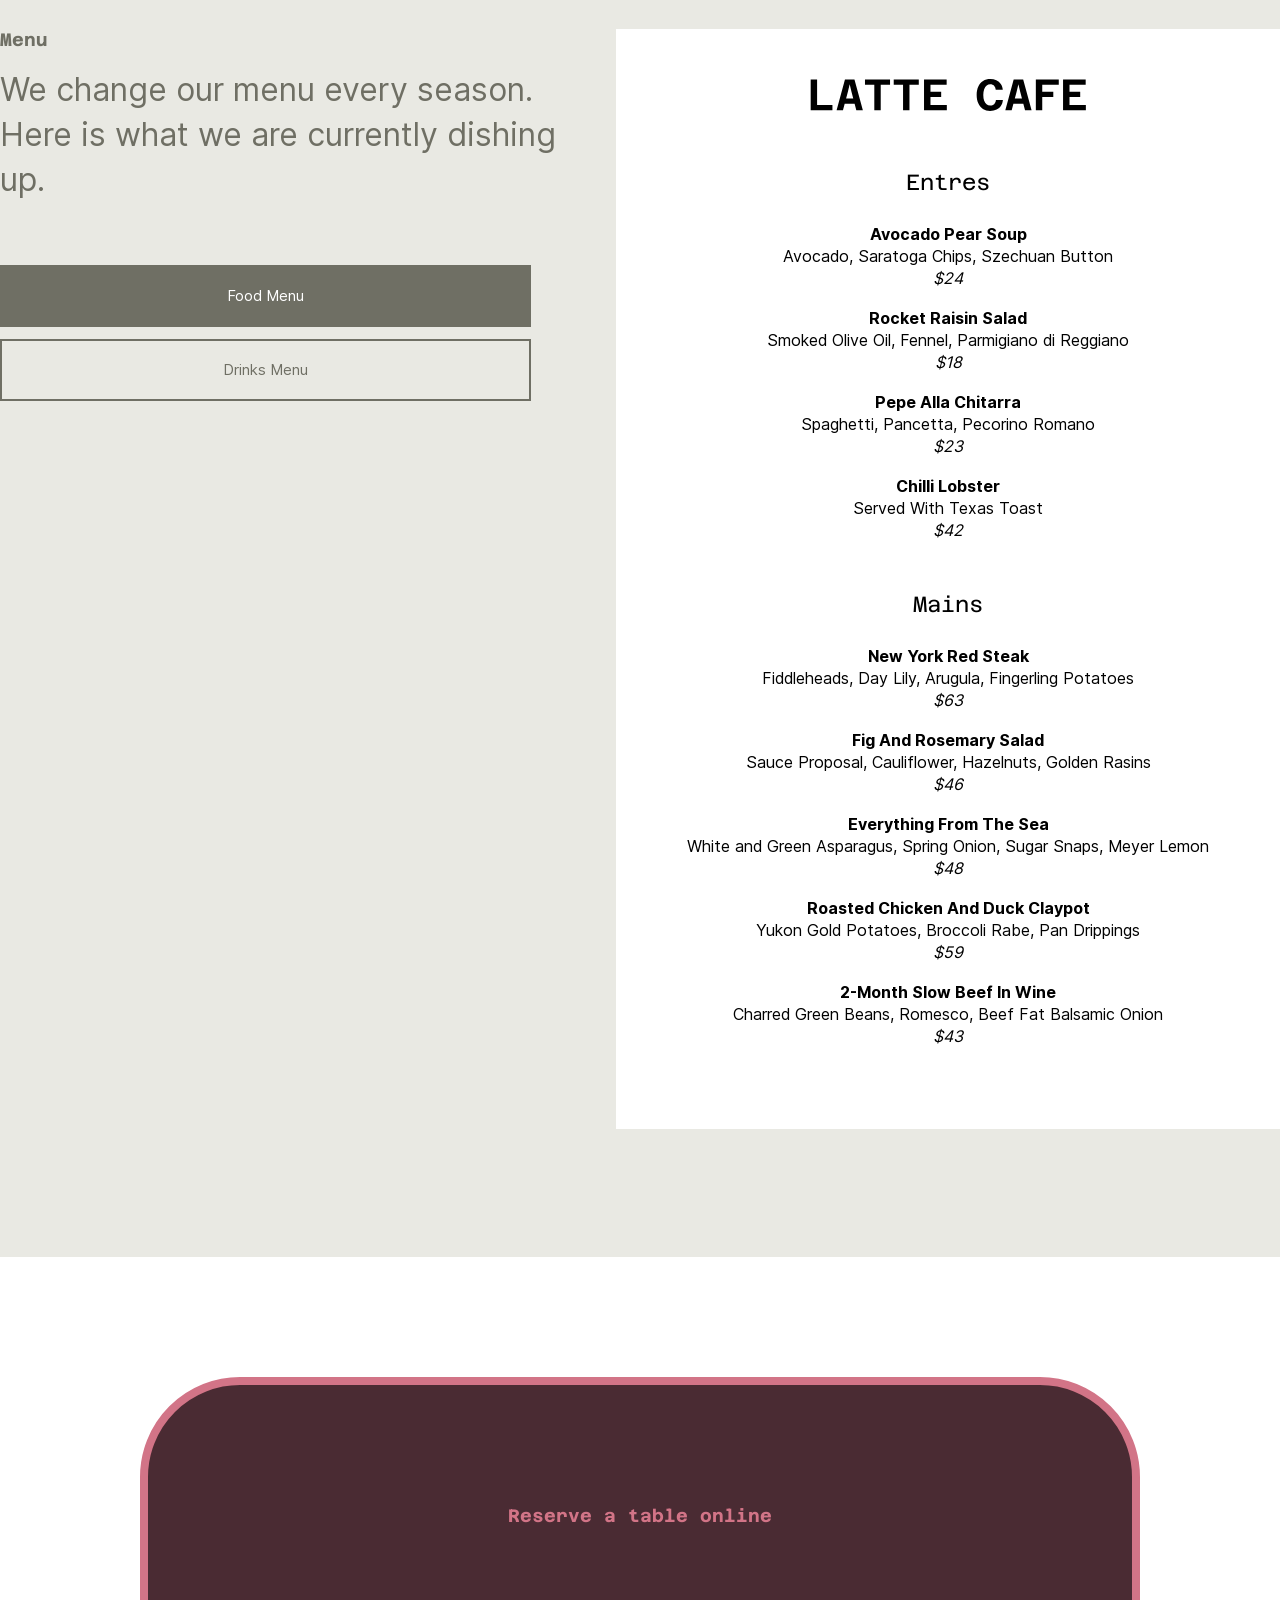
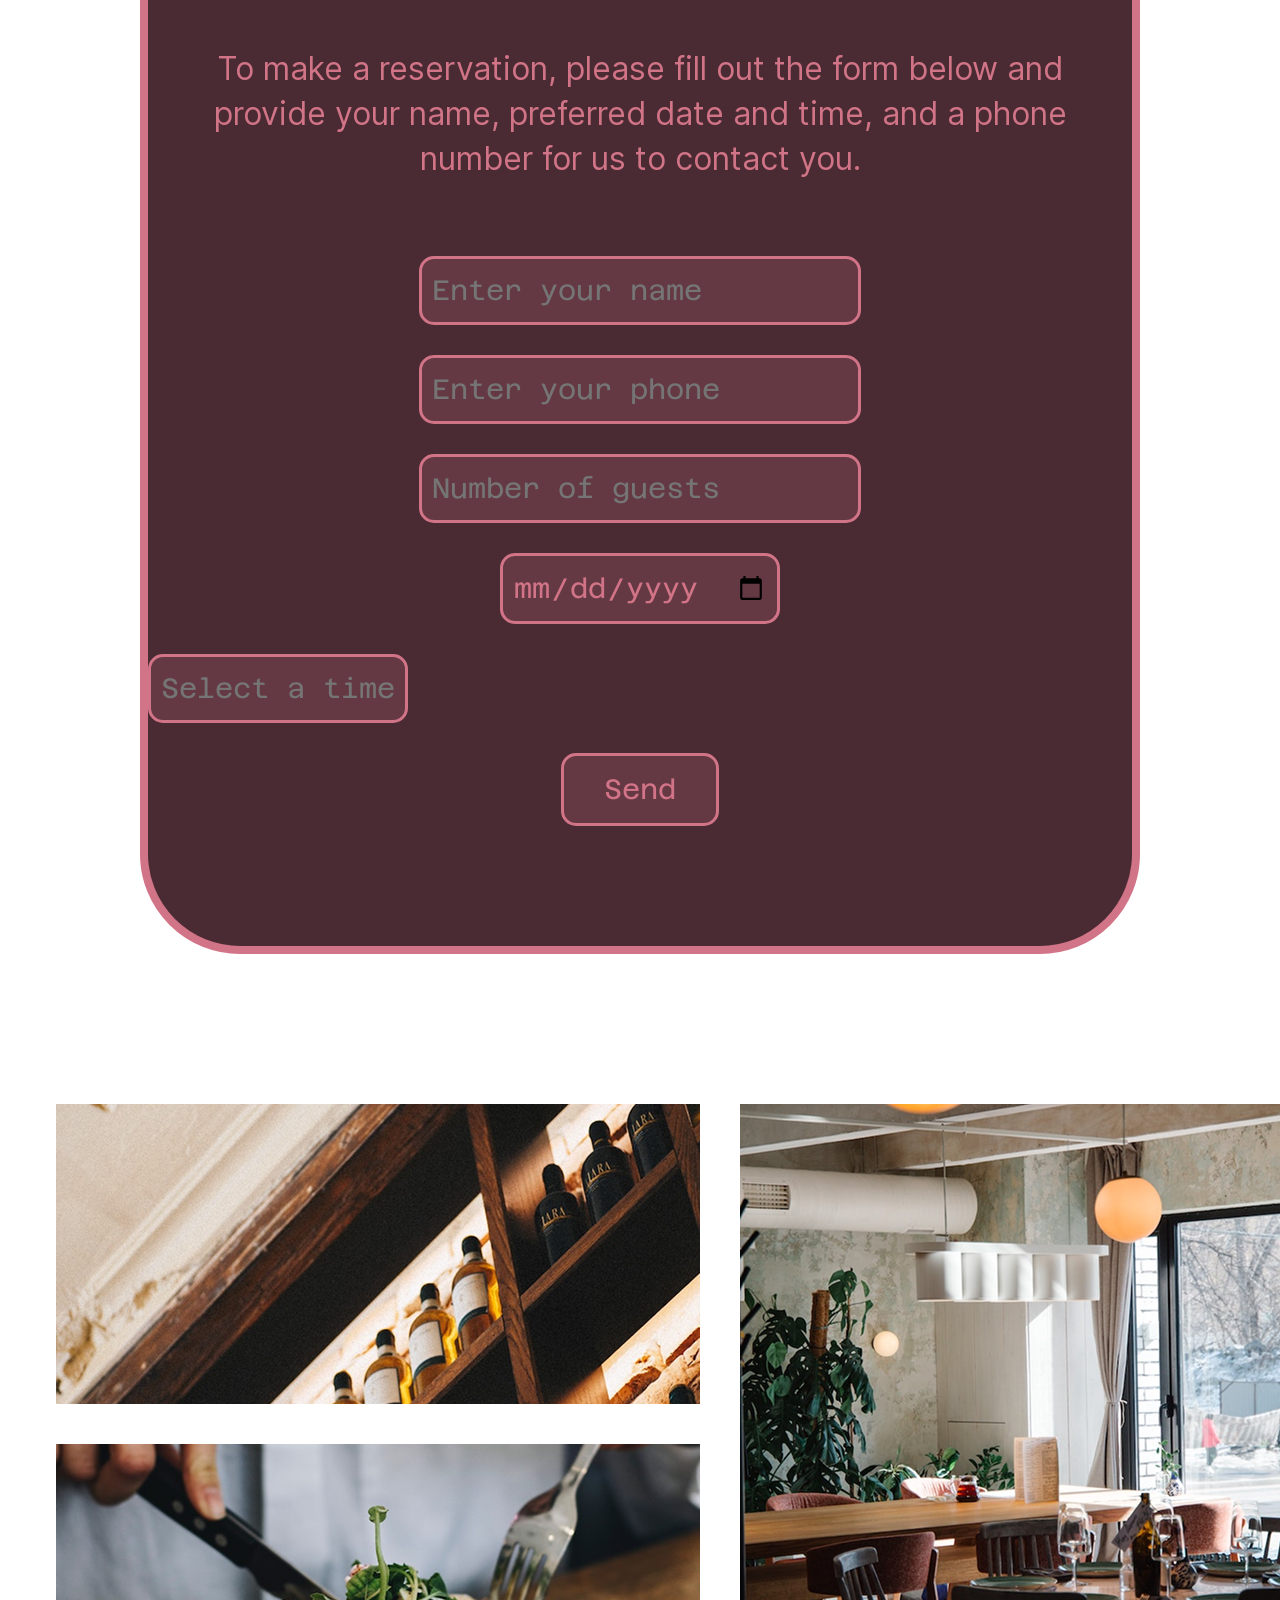
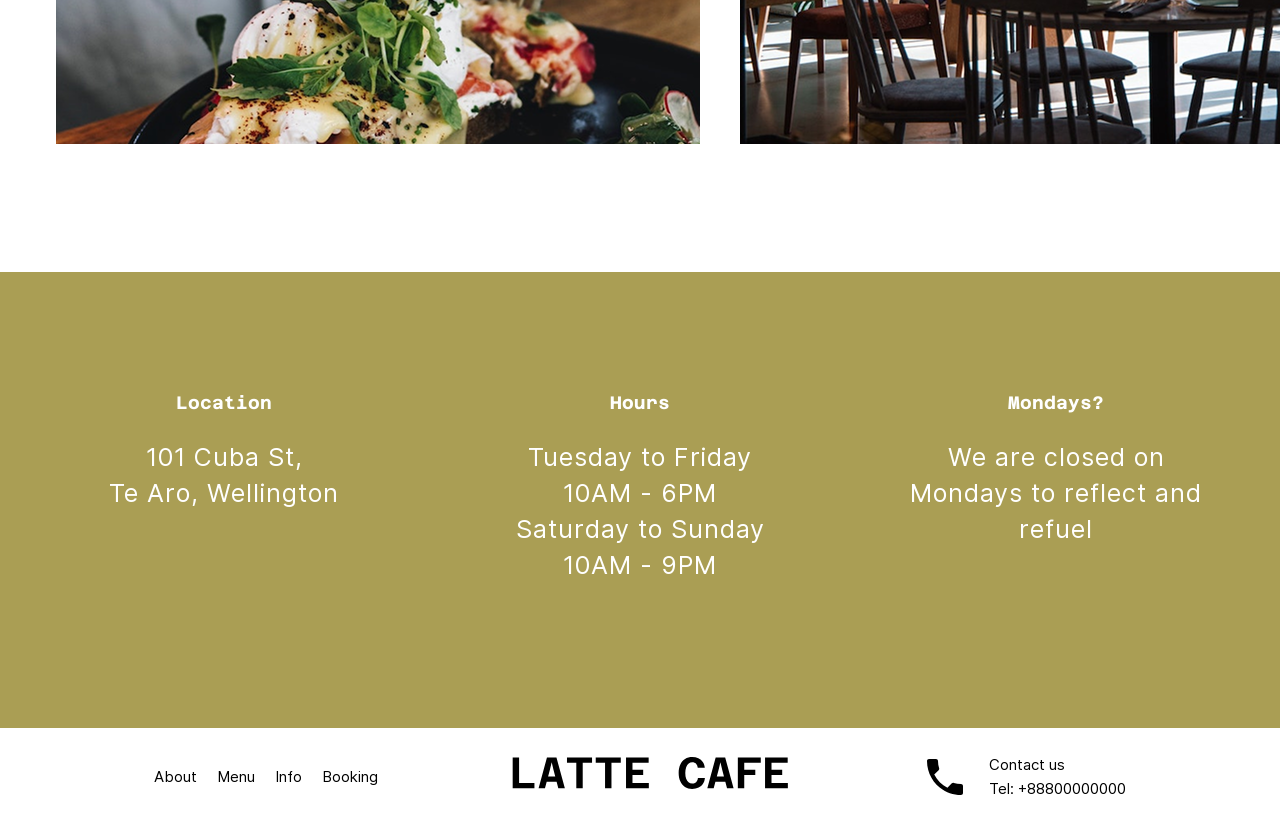
==== commit db8296d6: "Add styles and scripts for custom dropdown" ====
--- a/index.html
+++ b/index.html
@@ -128,20 +128,20 @@
                             required />
 
                     <div class="form__dropdown">
-                        <button class="dropdown-button" name="time" value="" data-select="toggle" data-index="-1">Выберите время</button>
+                        <button class="dropdown-button" name="time" value="" data-select="toggle" data-index="-1">Select a time</button>
                         <div class="dropdown-content">
                             <ul class="dropdown-list">
-                                <li class="dropdown-option" data-select="option" data-value="10:00" data-index="0">10:00</li>
-                                <li class="dropdown-option" data-select="option" data-value="11:00" data-index="1">11:00</li>
-                                <li class="dropdown-option" data-select="option" data-value="12:00" data-index="2">12:00</li>
-                                <li class="dropdown-option" data-select="option" data-value="13:00" data-index="3">13:00</li>
-                                <li class="dropdown-option" data-select="option" data-value="14:00" data-index="4">14:00</li>
-                                <li class="dropdown-option" data-select="option" data-value="15:00" data-index="5">15:00</li>
-                                <li class="dropdown-option" data-select="option" data-value="16:00" data-index="6">16:00</li>
-                                <li class="dropdown-option" data-select="option" data-value="17:00" data-index="7">17:00</li>
-                                <li class="dropdown-option" data-select="option" data-value="18:00" data-index="8">18:00</li>
-                                <li class="dropdown-option" data-select="option" data-value="19:00" data-index="9">19:00</li>
-                                <li class="dropdown-option" data-select="option" data-value="20:00" data-index="10">20:00</li>
+                                <li class="dropdown-option" data-select="option" data-value="10AM" data-index="0">10AM</li>
+                                <li class="dropdown-option" data-select="option" data-value="11AM" data-index="1">11AM</li>
+                                <li class="dropdown-option" data-select="option" data-value="12PM" data-index="2">12PM</li>
+                                <li class="dropdown-option" data-select="option" data-value="13PM" data-index="3">13PM</li>
+                                <li class="dropdown-option" data-select="option" data-value="14PM" data-index="4">14PM</li>
+                                <li class="dropdown-option" data-select="option" data-value="15PM" data-index="5">15PM</li>
+                                <li class="dropdown-option" data-select="option" data-value="16PM" data-index="6">16PM</li>
+                                <li class="dropdown-option" data-select="option" data-value="17PM" data-index="7">17PM</li>
+                                <li class="dropdown-option" data-select="option" data-value="18PM" data-index="8">18PM</li>
+                                <li class="dropdown-option" data-select="option" data-value="19PM" data-index="9">19PM</li>
+                                <li class="dropdown-option" data-select="option" data-value="20PM" data-index="10">20PM</li>
                             </ul>
                         </div>
                     </div>
@@ -191,16 +191,16 @@
                     </address>
                 </div>
                 <div class="info__item">
-                    <h2 class="info__title">Часы работы</h2>
+                    <h2 class="info__title">Hours</h2>
                     <p class="info__desc">
-                        Вторник - Пятница<br/>10:00 - 18:00
+                        Tuesday to Friday<br/>10AM - 6PM
                         <br/>
-                        Суббота - Воскресенье<br/>10:00 - 21:00
+                        Saturday to Sunday<br/>10AM - 9PM
                     </p><!--Добавить атрибут datetime и микроданные во всю разметку-->  
                 </div>
                 <div class="info__item">
-                    <h2 class="info__title">Понедельник?</h2>
-                    <p class="info__desc">Мы закрыты по понедельникам, чтобы передохнуть и набраться сил.</p>
+                    <h2 class="info__title">Mondays?</h2>
+                    <p class="info__desc">We are closed on Mondays to reflect and refuel</p>
                 </div> 
             </section>
             
--- a/style.css
+++ b/style.css
@@ -289,9 +289,6 @@
     background-color: rgb(74 43 51 / 1);
     border: 8px solid rgb(210 116 135 / 1);
     border-radius: 100px;
-}
-
-.booking__form > * {
     color: rgb(210 116 135 / 1);
 }
 
@@ -319,6 +316,7 @@
     border-radius: 15px;
     margin: 15px auto;
     padding: 10px;
+    cursor: pointer;
 }
 
 .form__input:hover,
@@ -338,6 +336,55 @@
     transform: translate(4px, -4px);
 }
 
+.form__dropdown {
+    position: relative;
+}
+
+.dropdown-button {
+    font: 28px/43px "Azeret Mono", "Helvetica", sans-serif;
+    background-color: rgb(210 116 135 / 0.2);
+    color: rgb(117 117 117 / 1);
+    border: 3px solid rgb(210 116 135 / 1);
+    border-radius: 15px;
+    margin: 15px auto;
+    padding: 10px;
+    cursor: pointer;
+}
+
+.dropdown-content_show .dropdown-content {
+    display: block;
+}
+
+.dropdown-content {
+    position: absolute;
+    top: 2.5rem;
+    right: 0;
+    left: 0;
+    z-index: 2;
+    display: none;
+    max-height: 10rem;
+    overflow-y: auto;
+    background-color: rgb(210 116 135 / 0.2);
+    border: 3px solid rgb(210 116 135 / 1);
+    border-radius: 15px;
+}
+
+.dropdown-list {
+    margin: 0;
+    padding: 0;
+    list-style: none;
+}
+.dropdown-option {
+    padding: 0.375rem 0.75rem;
+}
+
+.dropdown-option:hover {
+    background-color: #f5f5f5;
+    cursor: pointer;
+    transition: 0.2s background-color ease-in-out;
+}
+
+
 /* Form styles end*/
 
 /* Footer styles start here */
@@ -379,3 +426,5 @@
     display: block;
     height: 48px;
 }
+
+/* Footer styles end here */
